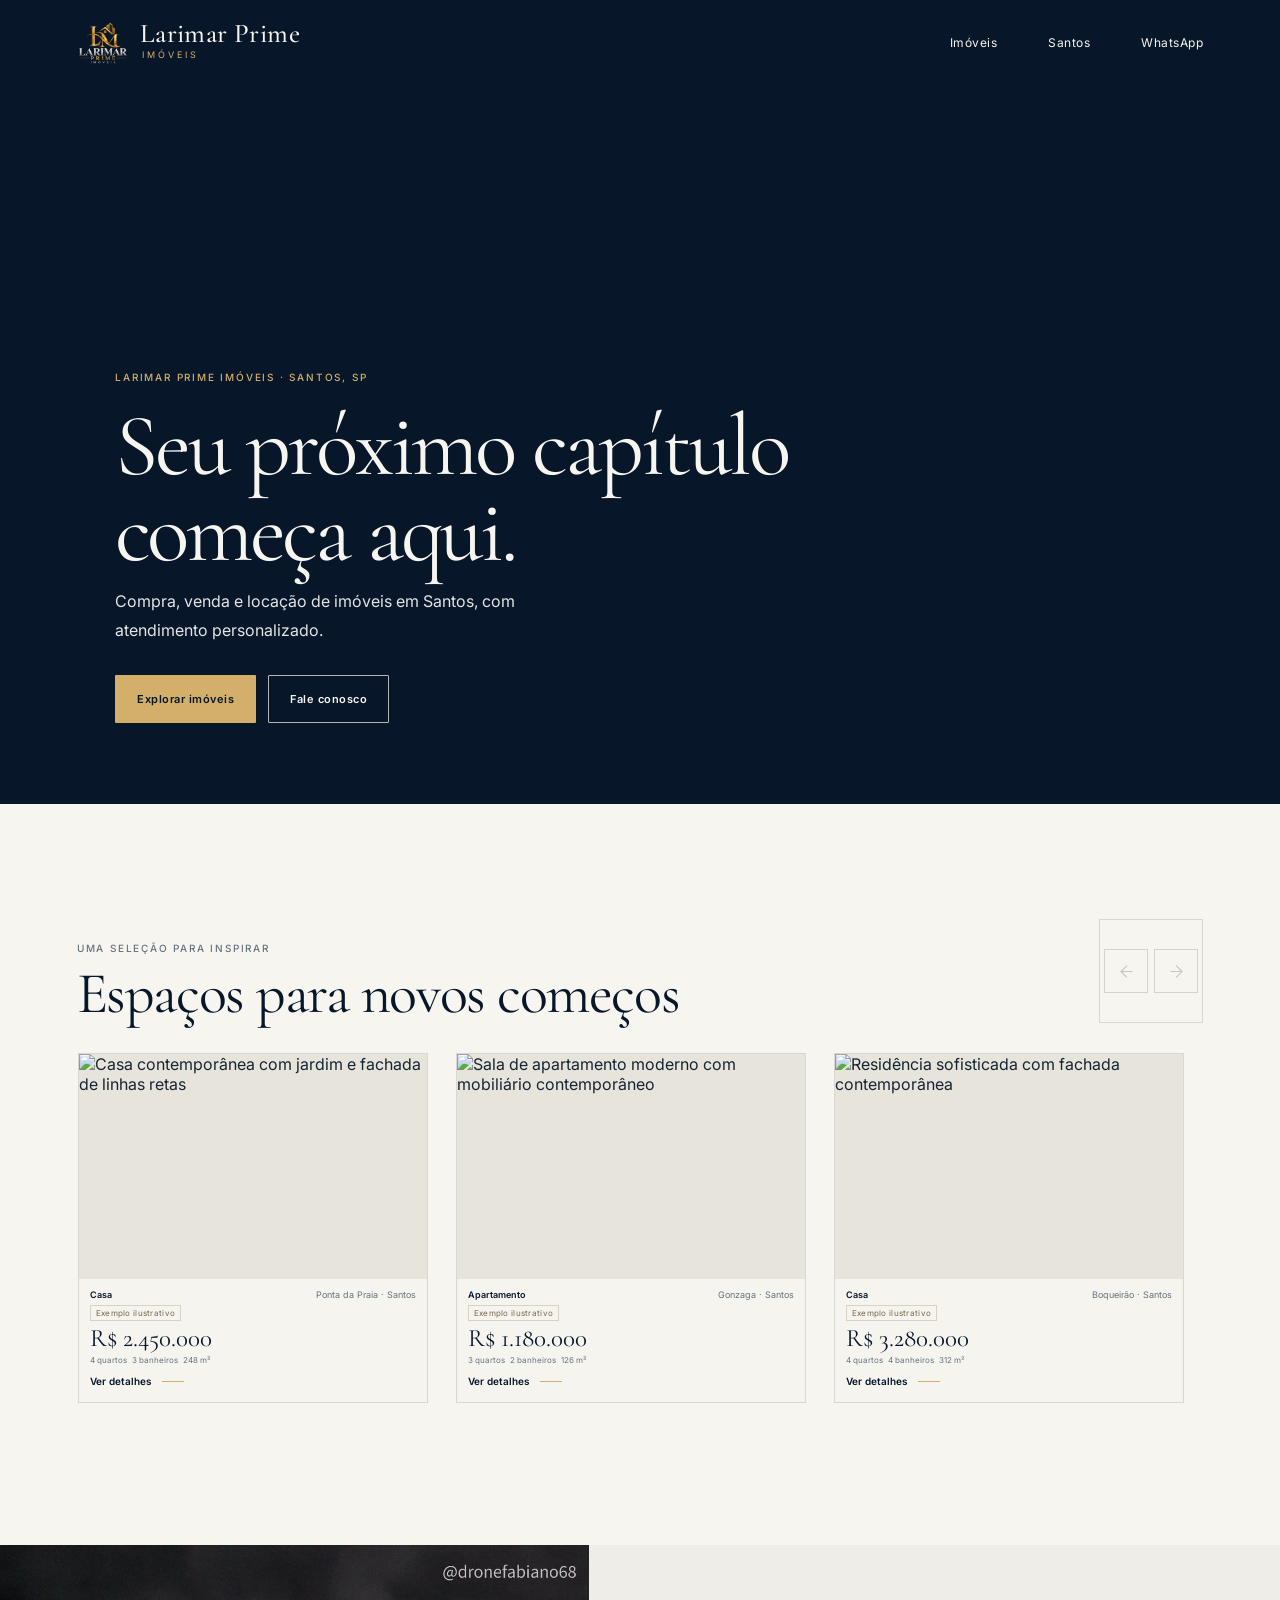
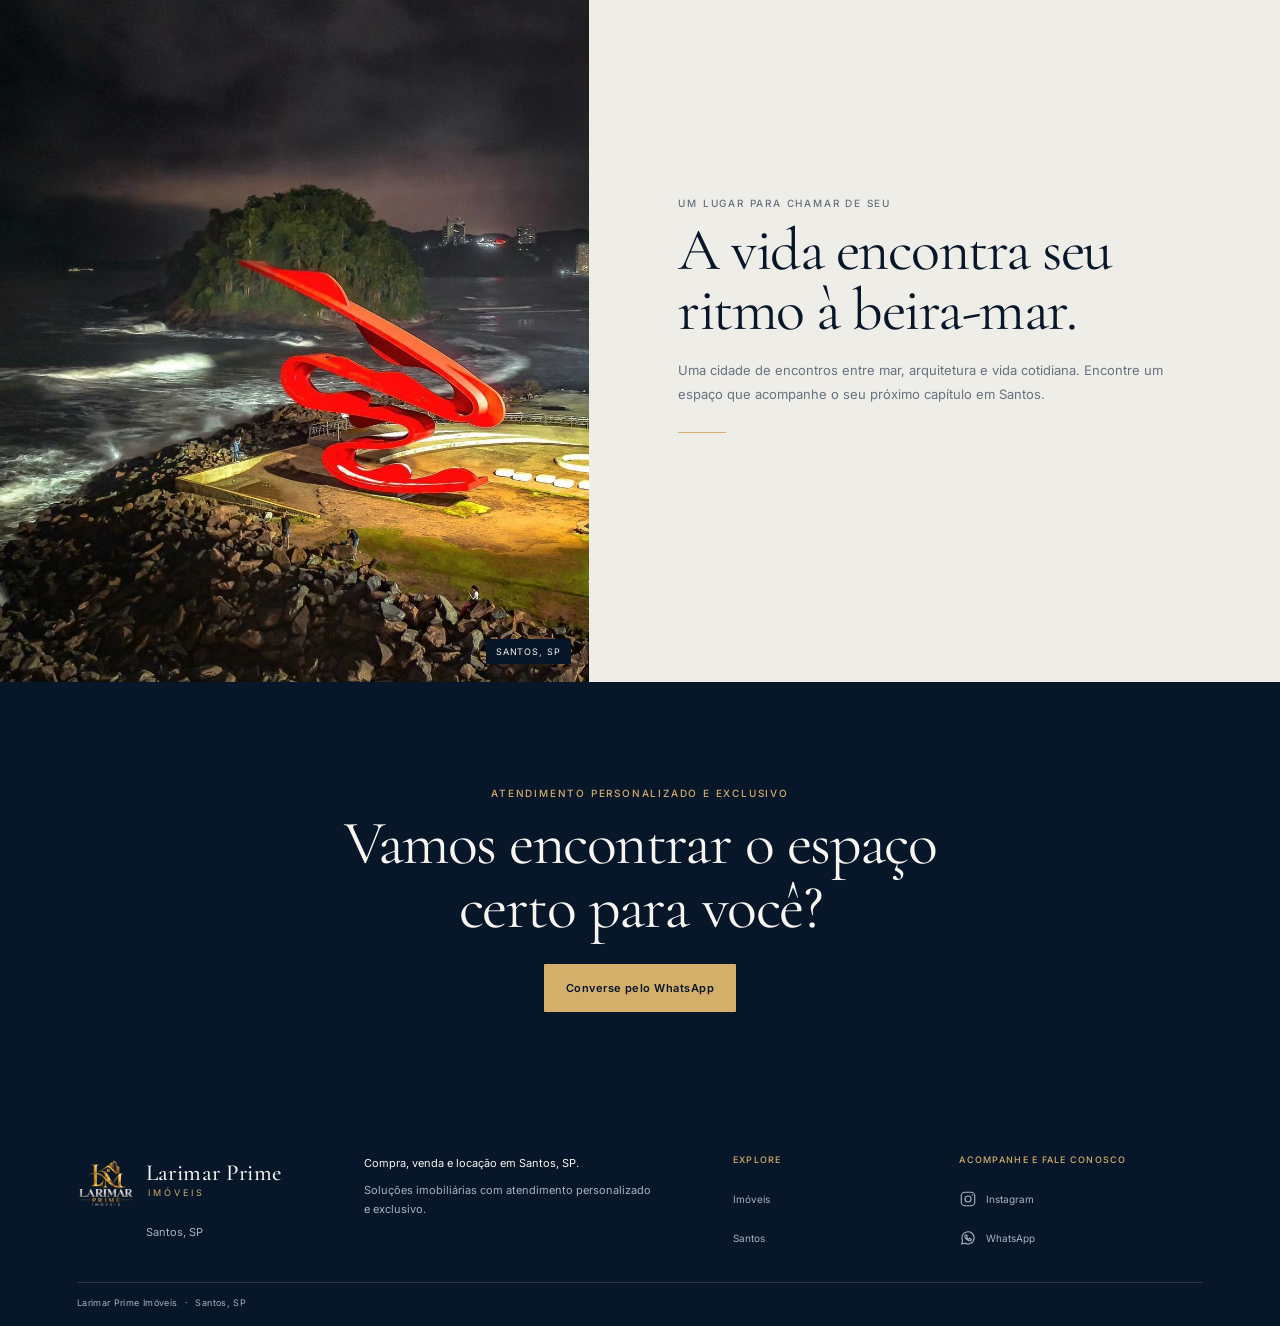
==== index.html @ 4d08704d "Primeiro envio do site Larimar Prime Imóveis" ====
<!doctype html>
<html lang="pt-BR">
<head>
  <meta charset="utf-8">
  <meta name="viewport" content="width=device-width, initial-scale=1">
  <meta name="description" content="Compra, venda e locação de imóveis em Santos, com atendimento personalizado e exclusivo.">
  <meta name="theme-color" content="#071629">
  <title>Larimar Prime Imóveis | Santos, SP</title>
  <link rel="icon" type="image/png" href="assets/Logo%20luxuoso%20Larimar%20Prime%20Im%C3%B3veis.png">
  <link rel="preconnect" href="https://fonts.googleapis.com">
  <link rel="preconnect" href="https://fonts.gstatic.com" crossorigin>
  <link href="https://fonts.googleapis.com/css2?family=Cormorant+Garamond:wght@400;500;600&family=Inter:wght@400;500;600&display=swap" rel="stylesheet">
  <link rel="stylesheet" href="style.css">
  <script src="script.js" defer></script>
</head>
<body data-page="home">
  <header class="site-header">
    <a class="brand-lockup" href="index.html" aria-label="Larimar Prime Imóveis — início">
      <img src="assets/Logo luxuoso Larimar Prime Imóveis.png" alt="" width="58" height="58">
      <span class="wordmark">
        <span>Larimar Prime</span>
        <small>Imóveis</small>
      </span>
    </a>
    <button class="menu-toggle" type="button" aria-label="Abrir menu" aria-expanded="false" aria-controls="main-nav">
      <svg viewBox="0 0 24 24" aria-hidden="true"><path d="M4 7h16M4 12h16M4 17h16"></path></svg>
    </button>
    <nav class="main-nav" id="main-nav" aria-label="Navegação principal">
      <a href="#imoveis">Imóveis</a>
      <a href="#santos">Santos</a>
      <a href="https://wa.me/5511947216091" target="_blank" rel="noopener">WhatsApp</a>
    </nav>
  </header>

  <main>
    <section class="hero" aria-labelledby="hero-title">
      <video class="hero-video" autoplay muted loop playsinline preload="metadata" aria-hidden="true"></video>
      <div class="hero-shade"></div>
      <div class="hero-content">
        <p class="eyebrow hero-reveal">Larimar Prime Imóveis <span aria-hidden="true">·</span> Santos, SP</p>
        <h1 id="hero-title" class="hero-reveal">Seu próximo capítulo começa aqui.</h1>
        <p class="hero-description hero-reveal">Compra, venda e locação de imóveis em Santos, com atendimento personalizado.</p>
        <div class="hero-actions hero-reveal">
          <a class="button button-gold" href="#imoveis">Explorar imóveis</a>
          <a class="button button-outline" href="https://wa.me/5511947216091" target="_blank" rel="noopener">Fale conosco</a>
        </div>
      </div>
    </section>

    <section class="catalog section-shell" id="imoveis" aria-labelledby="catalog-title">
      <div class="section-heading">
        <div>
          <p class="eyebrow eyebrow-dark">Uma seleção para inspirar</p>
          <h2 id="catalog-title">Espaços para novos começos</h2>
        </div>
        <div class="carousel-controls" aria-label="Controles dos imóveis">
          <button class="carousel-arrow" type="button" data-carousel-prev aria-label="Ver imóveis anteriores" disabled>
            <svg viewBox="0 0 24 24" aria-hidden="true"><path d="M19 12H5m7 7-7-7 7-7"></path></svg>
          </button>
          <button class="carousel-arrow" type="button" data-carousel-next aria-label="Ver próximos imóveis">
            <svg viewBox="0 0 24 24" aria-hidden="true"><path d="M5 12h14m-7-7 7 7-7 7"></path></svg>
          </button>
        </div>
      </div>
      <div class="property-track" data-property-track aria-label="Imóveis ilustrativos"></div>
    </section>

    <section class="santos-section" id="santos" aria-labelledby="santos-title">
      <div class="santos-image-wrap">
        <img src="assets/paisagem.jpg" alt="Vista noturna do Emissário de Santos, com a escultura vermelha diante do mar" width="1080" height="1440" loading="lazy">
        <span class="image-caption">Santos, SP</span>
      </div>
      <div class="santos-copy">
        <p class="eyebrow eyebrow-dark">Um lugar para chamar de seu</p>
        <h2 id="santos-title">A vida encontra seu ritmo à beira-mar.</h2>
        <p>Uma cidade de encontros entre mar, arquitetura e vida cotidiana. Encontre um espaço que acompanhe o seu próximo capítulo em Santos.</p>
        <span class="fine-rule" aria-hidden="true"></span>
      </div>
    </section>

    <section class="contact-band" aria-labelledby="contact-title">
      <p class="eyebrow">Atendimento personalizado e exclusivo</p>
      <h2 id="contact-title">Vamos encontrar o espaço certo para você?</h2>
      <a class="button button-gold" href="https://wa.me/5511947216091" target="_blank" rel="noopener">Converse pelo WhatsApp</a>
    </section>
  </main>

  <footer class="site-footer">
    <div class="footer-inner">
      <div class="footer-brand">
        <a class="brand-lockup" href="index.html" aria-label="Larimar Prime Imóveis — início">
          <img src="assets/Logo%20luxuoso%20Larimar%20Prime%20Im%C3%B3veis.png" alt="" width="64" height="64" loading="lazy">
          <span class="wordmark">
            <span>Larimar Prime</span>
            <small>Imóveis</small>
          </span>
        </a>
        <p class="footer-location">Santos, SP</p>
      </div>
      <div class="footer-summary">
        <p>Compra, venda e locação em Santos, SP.</p>
        <p>Soluções imobiliárias com atendimento personalizado e exclusivo.</p>
      </div>
      <nav class="footer-navigation" aria-label="Navegação do rodapé">
        <p class="footer-heading">Explore</p>
        <a href="#imoveis">Imóveis</a>
        <a href="#santos">Santos</a>
      </nav>
      <div class="footer-social">
        <p class="footer-heading">Acompanhe e fale conosco</p>
        <a href="https://www.instagram.com/larimarprimeimoveis/" target="_blank" rel="noopener" aria-label="Instagram Larimar Prime Imóveis (abre em nova aba)">
          <svg viewBox="0 0 24 24" aria-hidden="true"><rect x="3" y="3" width="18" height="18" rx="5"></rect><circle cx="12" cy="12" r="4"></circle><circle class="icon-dot" cx="17.5" cy="6.8" r="1"></circle></svg>
          <span>Instagram</span>
        </a>
        <a href="https://wa.me/5511947216091" target="_blank" rel="noopener" aria-label="WhatsApp Larimar Prime Imóveis (abre em nova aba)">
          <svg viewBox="0 0 24 24" aria-hidden="true"><path d="M20.2 11.7a8.2 8.2 0 0 1-12.1 7.2L3.5 20l1.2-4.4a8.2 8.2 0 1 1 15.5-3.9Z"></path><path d="M8.5 8.1c.2-.5.4-.5.7-.5h.5c.2 0 .4.1.5.4l.7 1.7c.1.2.1.4 0 .6l-.5.6c-.2.2-.2.4 0 .6.5.9 1.2 1.6 2.1 2.1.2.1.4.1.6-.1l.7-.8c.2-.2.4-.2.6-.1l1.6.8c.2.1.4.3.4.5 0 .3-.2 1.2-.8 1.6-.5.4-1.1.6-1.8.4-1-.2-2.2-.8-3.6-2-1.2-1-2-2.3-2.3-3.3-.3-.8 0-1.7.6-2.5Z"></path></svg>
          <span>WhatsApp</span>
        </a>
      </div>
    </div>
    <p class="footer-bottom">Larimar Prime Imóveis <span>·</span> Santos, SP</p>
  </footer>
</body>
</html>
---- style.css ----
:root {
  color-scheme: light;
  --navy: #071629;
  --gold: #d4af6a;
  --pearl: #f7f5f0;
  --ink: #172433;
  --muted: #66727f;
  --line: #d9d7d1;
  --serif: "Cormorant Garamond", Georgia, serif;
  --sans: "Inter", Arial, sans-serif;
}

* {
  box-sizing: border-box;
}

html {
  scroll-behavior: smooth;
}

body {
  margin: 0;
  overflow-x: hidden;
  background: var(--pearl);
  color: var(--ink);
  font-family: var(--sans);
  -webkit-font-smoothing: antialiased;
}

body,
button,
a {
  font-family: var(--sans);
}

a {
  color: inherit;
  text-decoration: none;
}

a:focus-visible,
button:focus-visible {
  outline: 2px solid var(--gold);
  outline-offset: 4px;
}

.site-header {
  position: relative;
  z-index: 2;
  display: flex;
  min-height: 84px;
  align-items: center;
  justify-content: space-between;
  padding: 14px clamp(22px, 6vw, 88px);
  background: var(--navy);
  color: var(--pearl);
}

.brand-lockup {
  display: inline-flex;
  min-width: 0;
  align-items: center;
  gap: 11px;
  color: var(--pearl);
}

.brand-lockup > img {
  display: block;
  width: 52px;
  height: 52px;
  flex: 0 0 auto;
  object-fit: contain;
}

.wordmark {
  display: inline-flex;
  flex-direction: column;
  align-items: flex-start;
  gap: 1px;
  color: var(--pearl);
}

.wordmark span {
  font-family: var(--serif);
  font-size: 27px;
  font-weight: 500;
  letter-spacing: 0.015em;
  line-height: 0.95;
}

.wordmark small {
  padding-left: 2px;
  color: var(--gold);
  font-size: 9px;
  letter-spacing: 0.34em;
  line-height: 1.6;
  text-transform: uppercase;
}

.menu-toggle {
  display: none;
  width: 46px;
  height: 46px;
  align-items: center;
  justify-content: center;
  border: 1px solid rgb(247 245 240 / 35%);
  border-radius: 0;
  background: transparent;
  color: var(--pearl);
  cursor: pointer;
}

.menu-toggle svg {
  width: 22px;
  height: 22px;
  fill: none;
  stroke: currentColor;
  stroke-linecap: square;
  stroke-width: 1.5;
}

.menu-toggle:hover {
  border-color: var(--gold);
  color: var(--gold);
}

.main-nav {
  display: flex;
  align-items: center;
  gap: clamp(20px, 4vw, 56px);
}

.main-nav a,
.footer-links a {
  min-height: 44px;
  display: inline-flex;
  align-items: center;
  color: inherit;
  font-size: 12px;
  letter-spacing: 0.04em;
  transition: color 160ms ease;
}

.main-nav a:hover,
.footer-links a:hover {
  color: var(--gold);
}

.hero {
  position: relative;
  display: flex;
  min-height: clamp(520px, 80svh, 760px);
  align-items: flex-end;
  overflow: hidden;
  background: var(--navy);
  color: var(--pearl);
  isolation: isolate;
}

.hero-video,
.hero-shade {
  position: absolute;
  z-index: -1;
  inset: 0;
  width: 100%;
  height: 100%;
}

.hero-video {
  object-fit: cover;
  object-position: center;
  opacity: 0;
  transition: opacity 400ms ease;
}

.hero-video.is-ready {
  opacity: 1;
}

.hero-shade {
  background: linear-gradient(90deg, rgb(7 22 41 / 77%) 0%, rgb(7 22 41 / 44%) 48%, rgb(7 22 41 / 12%) 100%),
    linear-gradient(0deg, rgb(7 22 41 / 60%) 0%, transparent 64%);
}

.hero-content {
  width: min(100% - 2 * clamp(24px, 9vw, 132px), 1260px);
  margin: 0 auto;
  padding: 0 0 clamp(58px, 9vh, 92px);
}

.eyebrow {
  margin: 0;
  color: var(--gold);
  font-size: 10px;
  font-weight: 500;
  letter-spacing: 0.18em;
  line-height: 1.6;
  text-transform: uppercase;
}

.eyebrow-dark {
  color: var(--muted);
}

.hero h1,
.section-heading h2,
.santos-copy h2,
.contact-band h2,
.detail-heading h1,
.detail-lower h2 {
  font-family: var(--serif);
  font-weight: 400;
}

.hero h1 {
  max-width: 760px;
  margin: 18px 0 12px;
  font-size: clamp(48px, 7vw, 88px);
  letter-spacing: -0.035em;
  line-height: 0.98;
}

.hero-description {
  max-width: 495px;
  margin: 0;
  color: #e3e5e6;
  font-size: clamp(14px, 1.5vw, 16px);
  line-height: 1.8;
}

.hero-actions {
  display: flex;
  flex-wrap: wrap;
  gap: 12px;
  margin-top: 30px;
}

.button {
  display: inline-flex;
  min-height: 48px;
  align-items: center;
  justify-content: center;
  border: 1px solid transparent;
  border-radius: 1px;
  padding: 0 21px;
  font-size: 11px;
  font-weight: 600;
  letter-spacing: 0.045em;
  transition: background-color 160ms ease, color 160ms ease, border-color 160ms ease;
}

.button-gold {
  background: var(--gold);
  color: var(--navy);
}

.button-gold:hover {
  background: #e2c58d;
}

.button-outline {
  border-color: rgb(247 245 240 / 72%);
  color: var(--pearl);
}

.button-outline:hover {
  border-color: var(--gold);
  color: var(--gold);
}

.hero-reveal {
  animation: rise-in 650ms both;
}

.hero-reveal:nth-child(2) {
  animation-delay: 100ms;
}

.hero-reveal:nth-child(3) {
  animation-delay: 190ms;
}

.hero-reveal:nth-child(4) {
  animation-delay: 280ms;
}

@keyframes rise-in {
  from {
    opacity: 0;
    transform: translateY(12px);
  }
  to {
    opacity: 1;
    transform: translateY(0);
  }
}

.section-shell {
  width: min(100% - 2 * clamp(22px, 6vw, 88px), 1260px);
  margin: 0 auto;
}

.catalog {
  padding-top: clamp(72px, 9vw, 116px);
  padding-bottom: clamp(78px, 10vw, 132px);
}

.section-heading {
  display: flex;
  align-items: flex-end;
  justify-content: space-between;
  gap: 24px;
  margin-bottom: 30px;
}

.section-heading h2,
.santos-copy h2 {
  margin: 9px 0 0;
  color: var(--navy);
  font-size: clamp(37px, 5vw, 58px);
  letter-spacing: -0.025em;
  line-height: 1;
}

.carousel-controls {
  display: grid;
  width: 104px;
  height: 104px;
  flex: 0 0 auto;
  grid-template-columns: repeat(2, 44px);
  align-content: center;
  justify-content: center;
  gap: 6px;
  border: 1px solid var(--line);
}

.carousel-arrow {
  display: inline-flex;
  width: 44px;
  height: 44px;
  align-items: center;
  justify-content: center;
  border: 1px solid #b9b8b2;
  border-radius: 0;
  background: transparent;
  color: var(--navy);
  cursor: pointer;
  transition: border-color 160ms ease, background-color 160ms ease, color 160ms ease;
}

.carousel-arrow:hover:not(:disabled) {
  border-color: var(--navy);
  background: var(--navy);
  color: var(--pearl);
}

.carousel-arrow:disabled {
  color: #9da2a6;
  cursor: default;
  opacity: 0.55;
}

.carousel-arrow svg,
.back-link svg {
  width: 19px;
  height: 19px;
  fill: none;
  stroke: currentColor;
  stroke-linecap: square;
  stroke-linejoin: miter;
  stroke-width: 1.4;
}

.property-track {
  display: flex;
  gap: clamp(16px, 2.2vw, 28px);
  overflow-x: auto;
  overflow-y: hidden;
  padding: 0 1px 14px;
  scroll-behavior: smooth;
  scroll-snap-type: x mandatory;
  scrollbar-color: #b7b4ab transparent;
  scrollbar-width: thin;
  overscroll-behavior-x: contain;
  -webkit-overflow-scrolling: touch;
}

.property-card {
  position: relative;
  aspect-ratio: 1;
  flex: 0 0 clamp(220px, 28vw, 350px);
  min-width: 0;
  overflow: hidden;
  border: 1px solid var(--line);
  background: #f2f0ea;
  scroll-snap-align: start;
}

.property-card-gallery {
  position: absolute;
  inset: 0;
  aspect-ratio: 1;
}

.property-card-image {
  display: block;
  width: 100%;
  height: 100%;
  object-fit: cover;
  background: #e7e4dc;
}

.property-card-body {
  position: absolute;
  z-index: 1;
  right: 0;
  bottom: 0;
  left: 0;
  min-width: 0;
  background: rgb(247 245 240 / 96%);
  padding: 9px 11px 5px;
}

.property-card-topline {
  display: flex;
  align-items: baseline;
  justify-content: space-between;
  gap: 6px;
}

.property-type,
.property-region {
  margin: 0;
  color: var(--muted);
  font-size: 9px;
  line-height: 1.5;
}

.property-type {
  flex: 0 0 auto;
  color: var(--navy);
  font-weight: 600;
}

.property-region {
  overflow: hidden;
  text-align: right;
  text-overflow: ellipsis;
  white-space: nowrap;
}

.illustrative-note {
  display: table;
  margin: 3px 0 0;
  border: 1px solid #d9d2c4;
  padding: 2px 5px;
  color: #75684e;
  font-size: 8px;
  letter-spacing: 0.035em;
}

.property-price {
  margin: 4px 0 3px;
  color: var(--navy);
  font-family: var(--serif);
  font-size: clamp(20px, 2.2vw, 25px);
  line-height: 1.1;
}

.property-meta {
  display: flex;
  flex-wrap: nowrap;
  gap: 5px;
  overflow: hidden;
  margin: 0;
  color: var(--muted);
  font-size: 8px;
  white-space: nowrap;
}

.card-link {
  display: inline-flex;
  min-height: 32px;
  align-items: center;
  margin-top: 0;
  color: var(--navy);
  font-size: 10px;
  font-weight: 600;
}

.card-link::after {
  width: 22px;
  height: 1px;
  margin-left: 10px;
  background: var(--gold);
  content: "";
  transition: width 160ms ease;
}

.card-link:hover::after {
  width: 34px;
}

.santos-section {
  display: grid;
  grid-template-columns: minmax(0, 0.92fr) minmax(0, 1.08fr);
  min-height: 360px;
  background: #efede7;
}

.santos-image-wrap {
  position: relative;
  min-height: 360px;
  overflow: hidden;
}

.santos-image-wrap img {
  display: block;
  width: 100%;
  height: 100%;
  min-height: 360px;
  object-fit: cover;
  object-position: center 67%;
}

.image-caption {
  position: absolute;
  right: 18px;
  bottom: 18px;
  padding: 7px 10px;
  background: var(--navy);
  color: var(--pearl);
  font-size: 9px;
  letter-spacing: 0.1em;
  text-transform: uppercase;
}

.santos-copy {
  display: flex;
  flex-direction: column;
  align-items: flex-start;
  justify-content: center;
  padding: clamp(36px, 7vw, 100px);
}

.santos-copy h2 {
  max-width: 520px;
  font-size: clamp(38px, 4.7vw, 60px);
}

.santos-copy > p:not(.eyebrow) {
  max-width: 490px;
  margin: 18px 0 0;
  color: var(--muted);
  font-size: 13px;
  line-height: 1.85;
}

.fine-rule {
  width: 48px;
  height: 1px;
  margin-top: 26px;
  background: var(--gold);
}

.contact-band {
  display: flex;
  flex-direction: column;
  align-items: center;
  padding: clamp(68px, 8vw, 104px) 24px;
  background: var(--navy);
  color: var(--pearl);
  text-align: center;
}

.contact-band h2 {
  max-width: 720px;
  margin: 11px 0 25px;
  font-size: clamp(40px, 5vw, 62px);
  letter-spacing: -0.025em;
  line-height: 1.03;
}

.site-footer {
  padding: 38px clamp(22px, 6vw, 88px) 18px;
  background: var(--navy);
  color: var(--pearl);
}

.footer-inner {
  display: grid;
  width: min(100%, 1260px);
  grid-template-columns: 1.1fr 1.5fr 0.8fr 1.2fr;
  gap: clamp(24px, 5vw, 72px);
  margin: 0 auto;
}

.footer-brand .brand-lockup > img {
  width: 58px;
  height: 58px;
}

.footer-brand .wordmark span {
  font-size: 23px;
}

.footer-location {
  margin: 0;
  color: #a8b2c1;
  font-size: 11px;
}

.footer-brand .footer-location {
  margin: 10px 0 0 69px;
}

.footer-summary {
  max-width: 290px;
}

.footer-summary p {
  margin: 1px 0 9px;
  color: #a8b2c1;
  font-size: 11px;
  line-height: 1.7;
}

.footer-summary p:first-child {
  color: var(--pearl);
}

.footer-heading {
  margin: 0 0 12px;
  color: var(--gold);
  font-size: 9px;
  font-weight: 500;
  letter-spacing: 0.14em;
  line-height: 1.6;
  text-transform: uppercase;
}

.footer-navigation,
.footer-social {
  display: flex;
  flex-direction: column;
  align-items: flex-start;
}

.footer-navigation a,
.footer-social a {
  display: inline-flex;
  min-height: 39px;
  align-items: center;
  gap: 9px;
  color: #a8b2c1;
  font-size: 10px;
  transition: color 160ms ease;
}

.footer-navigation a:hover,
.footer-social a:hover {
  color: var(--gold);
}

.footer-social svg {
  width: 18px;
  height: 18px;
  flex: 0 0 auto;
  fill: none;
  stroke: currentColor;
  stroke-linecap: round;
  stroke-linejoin: round;
  stroke-width: 1.5;
}

.footer-social svg .icon-dot {
  fill: currentColor;
  stroke: none;
}

.footer-bottom {
  width: min(100%, 1260px);
  margin: 25px auto 0;
  border-top: 1px solid rgb(247 245 240 / 14%);
  padding-top: 14px;
  color: #a8b2c1;
  font-size: 9px;
  letter-spacing: 0.04em;
}

.footer-bottom span {
  padding: 0 4px;
  color: var(--gold);
}

.property-page {
  width: min(100% - 2 * clamp(22px, 6vw, 88px), 1120px);
  margin: 0 auto;
  padding: 35px 0 clamp(72px, 9vw, 112px);
}

.back-link {
  display: inline-flex;
  min-height: 44px;
  align-items: center;
  gap: 9px;
  margin-bottom: 22px;
  color: var(--muted);
  font-size: 11px;
}

.back-link:hover {
  color: var(--navy);
}

.detail-gallery {
  position: relative;
  width: min(100%, 680px);
  aspect-ratio: 1;
  margin: 0 auto;
  overflow: hidden;
  background: #e7e4dc;
}

.detail-gallery-image {
  display: block;
  width: 100%;
  height: 100%;
  object-fit: cover;
}

.detail-gallery-arrow {
  position: absolute;
  top: 50%;
  display: inline-flex;
  width: 48px;
  height: 48px;
  align-items: center;
  justify-content: center;
  transform: translateY(-50%);
  border: 1px solid rgb(247 245 240 / 76%);
  border-radius: 0;
  background: rgb(7 22 41 / 78%);
  color: var(--pearl);
  cursor: pointer;
  transition: background-color 160ms ease, color 160ms ease, border-color 160ms ease;
}

.detail-gallery-arrow:hover {
  border-color: var(--gold);
  background: var(--navy);
  color: var(--gold);
}

.detail-gallery-arrow svg {
  width: 22px;
  height: 22px;
  fill: none;
  stroke: currentColor;
  stroke-linecap: square;
  stroke-linejoin: miter;
  stroke-width: 1.5;
}

.detail-gallery-prev {
  left: 14px;
}

.detail-gallery-next {
  right: 14px;
}

.detail-gallery-count {
  position: absolute;
  right: 50%;
  bottom: 14px;
  transform: translateX(50%);
  border: 1px solid rgb(247 245 240 / 36%);
  padding: 6px 10px;
  background: rgb(7 22 41 / 78%);
  color: var(--pearl);
  font-size: 10px;
  letter-spacing: 0.08em;
}

.detail-content {
  padding-top: 36px;
}

.detail-heading {
  display: flex;
  align-items: flex-end;
  justify-content: space-between;
  gap: 24px;
}

.detail-heading h1 {
  margin: 5px 0 2px;
  color: var(--navy);
  font-size: clamp(42px, 6vw, 66px);
  letter-spacing: -0.025em;
  line-height: 1;
}

.detail-region {
  margin: 7px 0 0;
  color: var(--muted);
  font-size: 12px;
}

.detail-price {
  flex: 0 0 auto;
  margin: 0;
  color: var(--navy);
  font-family: var(--serif);
  font-size: clamp(29px, 4vw, 40px);
}

.property-facts {
  display: grid;
  grid-template-columns: repeat(4, minmax(0, 1fr));
  margin: 30px 0;
  border-top: 1px solid var(--line);
  border-bottom: 1px solid var(--line);
}

.property-facts > div {
  padding: 17px 18px 17px 0;
}

.property-facts > div + div {
  border-left: 1px solid var(--line);
  padding-left: 18px;
}

.property-facts dt {
  color: var(--muted);
  font-size: 10px;
}

.property-facts dd {
  margin: 5px 0 0;
  color: var(--navy);
  font-family: var(--serif);
  font-size: 25px;
}

.detail-lower {
  display: grid;
  grid-template-columns: minmax(0, 1fr) minmax(210px, 300px);
  gap: clamp(30px, 7vw, 90px);
}

.detail-lower h2 {
  margin: 0 0 10px;
  color: var(--navy);
  font-size: 34px;
}

.detail-lower p {
  margin: 0;
  color: var(--muted);
  font-size: 13px;
  line-height: 1.85;
}

.detail-lower .features-title {
  margin-top: 26px;
}

.feature-list {
  display: flex;
  flex-wrap: wrap;
  gap: 9px;
  margin: 0;
  padding: 0;
  list-style: none;
}

.feature-list li {
  border: 1px solid var(--line);
  padding: 9px 11px;
  color: var(--muted);
  font-size: 10px;
}

.detail-contact {
  align-self: start;
  border: 1px solid var(--line);
  padding: 20px;
}

.detail-contact p {
  margin-bottom: 16px;
  font-size: 11px;
}

.detail-contact .button {
  width: 100%;
}

@media (max-width: 760px) {
  .site-header {
    min-height: 74px;
    padding-right: 20px;
    padding-left: 20px;
  }

  .brand-lockup > img {
    width: 48px;
    height: 48px;
  }

  .wordmark span {
    font-size: 23px;
  }

  .main-nav {
    gap: clamp(12px, 3vw, 24px);
  }

  .main-nav a {
    font-size: 10px;
  }

  .section-heading {
    align-items: flex-end;
  }

  .santos-section {
    grid-template-columns: minmax(0, 0.9fr) minmax(0, 1.1fr);
  }

  .santos-image-wrap,
  .santos-image-wrap img {
    height: 400px;
    min-height: 0;
  }

  .santos-copy {
    padding: 35px;
  }

  .site-footer {
    padding: 28px 22px;
  }

  .footer-inner {
    grid-template-columns: repeat(2, minmax(0, 1fr));
    gap: 30px 36px;
  }
}

@media (max-width: 640px) {
  .site-header {
    min-height: 72px;
    padding: 10px 18px;
  }

  .brand-lockup {
    gap: 8px;
  }

  .brand-lockup > img {
    width: 42px;
    height: 42px;
  }

  .wordmark span {
    font-size: 20px;
  }

  .wordmark small {
    font-size: 8px;
  }

  .menu-toggle {
    display: inline-flex;
    width: 44px;
    height: 44px;
    flex: 0 0 auto;
  }

  .main-nav {
    position: absolute;
    top: calc(100% - 1px);
    right: 16px;
    display: flex;
    width: min(270px, calc(100vw - 32px));
    flex-direction: column;
    align-items: stretch;
    gap: 0;
    border: 1px solid rgb(212 175 106 / 36%);
    padding: 7px 15px;
    background: var(--navy);
    box-shadow: 0 12px 24px rgb(7 22 41 / 18%);
    opacity: 0;
    transform: translateY(-7px);
    transition: opacity 180ms ease, transform 180ms ease, visibility 180ms ease;
    visibility: hidden;
    pointer-events: none;
  }

  .main-nav.is-open {
    opacity: 1;
    transform: translateY(0);
    visibility: visible;
    pointer-events: auto;
  }

  .main-nav a {
    min-height: 46px;
    border-bottom: 1px solid rgb(247 245 240 / 12%);
    font-size: 11px;
  }

  .main-nav a:last-child {
    border-bottom: 0;
  }

  .hero {
    min-height: clamp(520px, 80svh, 700px);
  }

  .hero-shade {
    background: linear-gradient(0deg, rgb(7 22 41 / 82%) 0%, rgb(7 22 41 / 42%) 54%, rgb(7 22 41 / 18%) 100%);
  }

  .hero-content {
    width: calc(100% - 44px);
    padding-bottom: 48px;
  }

  .hero h1 {
    max-width: 500px;
    font-size: clamp(47px, 13vw, 66px);
  }

  .hero-description {
    max-width: 390px;
    font-size: 13px;
  }

  .section-heading {
    flex-direction: column;
    align-items: flex-start;
    gap: 16px;
  }

  .section-heading h2 {
    max-width: 420px;
    font-size: clamp(35px, 9vw, 48px);
  }

  .carousel-controls {
    align-self: flex-end;
  }

  .property-card {
    flex-basis: clamp(220px, calc(100vw - 100px), 350px);
  }

  .santos-section {
    grid-template-columns: 1fr;
  }

  .santos-image-wrap,
  .santos-image-wrap img {
    height: clamp(280px, 82vw, 360px);
    min-height: 0;
    max-height: none;
  }

  .santos-image-wrap img {
    object-position: center 62%;
  }

  .santos-copy {
    padding: 42px 25px 48px;
  }

  .contact-band h2 {
    font-size: clamp(39px, 10vw, 52px);
  }

  .detail-heading {
    display: block;
  }

  .detail-price {
    margin-top: 16px;
  }

  .property-facts {
    grid-template-columns: repeat(2, minmax(0, 1fr));
  }

  .property-facts > div:nth-child(3) {
    border-left: 0;
    padding-left: 0;
  }

  .property-facts > div:nth-child(n + 3) {
    border-top: 1px solid var(--line);
  }

  .detail-lower {
    grid-template-columns: 1fr;
    gap: 26px;
  }
}

@media (max-width: 420px) {
  .footer-inner {
    grid-template-columns: minmax(0, 1fr);
    gap: 22px;
  }

  .footer-brand .brand-lockup > img {
    width: 50px;
    height: 50px;
  }

  .footer-brand .footer-location {
    margin-left: 59px;
  }

  .footer-navigation,
  .footer-social {
    display: grid;
    grid-template-columns: repeat(2, max-content);
    align-items: center;
    justify-content: space-between;
    column-gap: 16px;
  }

  .footer-heading {
    grid-column: 1 / -1;
    margin-bottom: 2px;
  }
}

@media (prefers-reduced-motion: reduce) {
  html {
    scroll-behavior: auto;
  }

  *,
  *::before,
  *::after {
    animation-duration: 0.01ms !important;
    animation-iteration-count: 1 !important;
    scroll-behavior: auto !important;
    transition-duration: 0.01ms !important;
  }
}
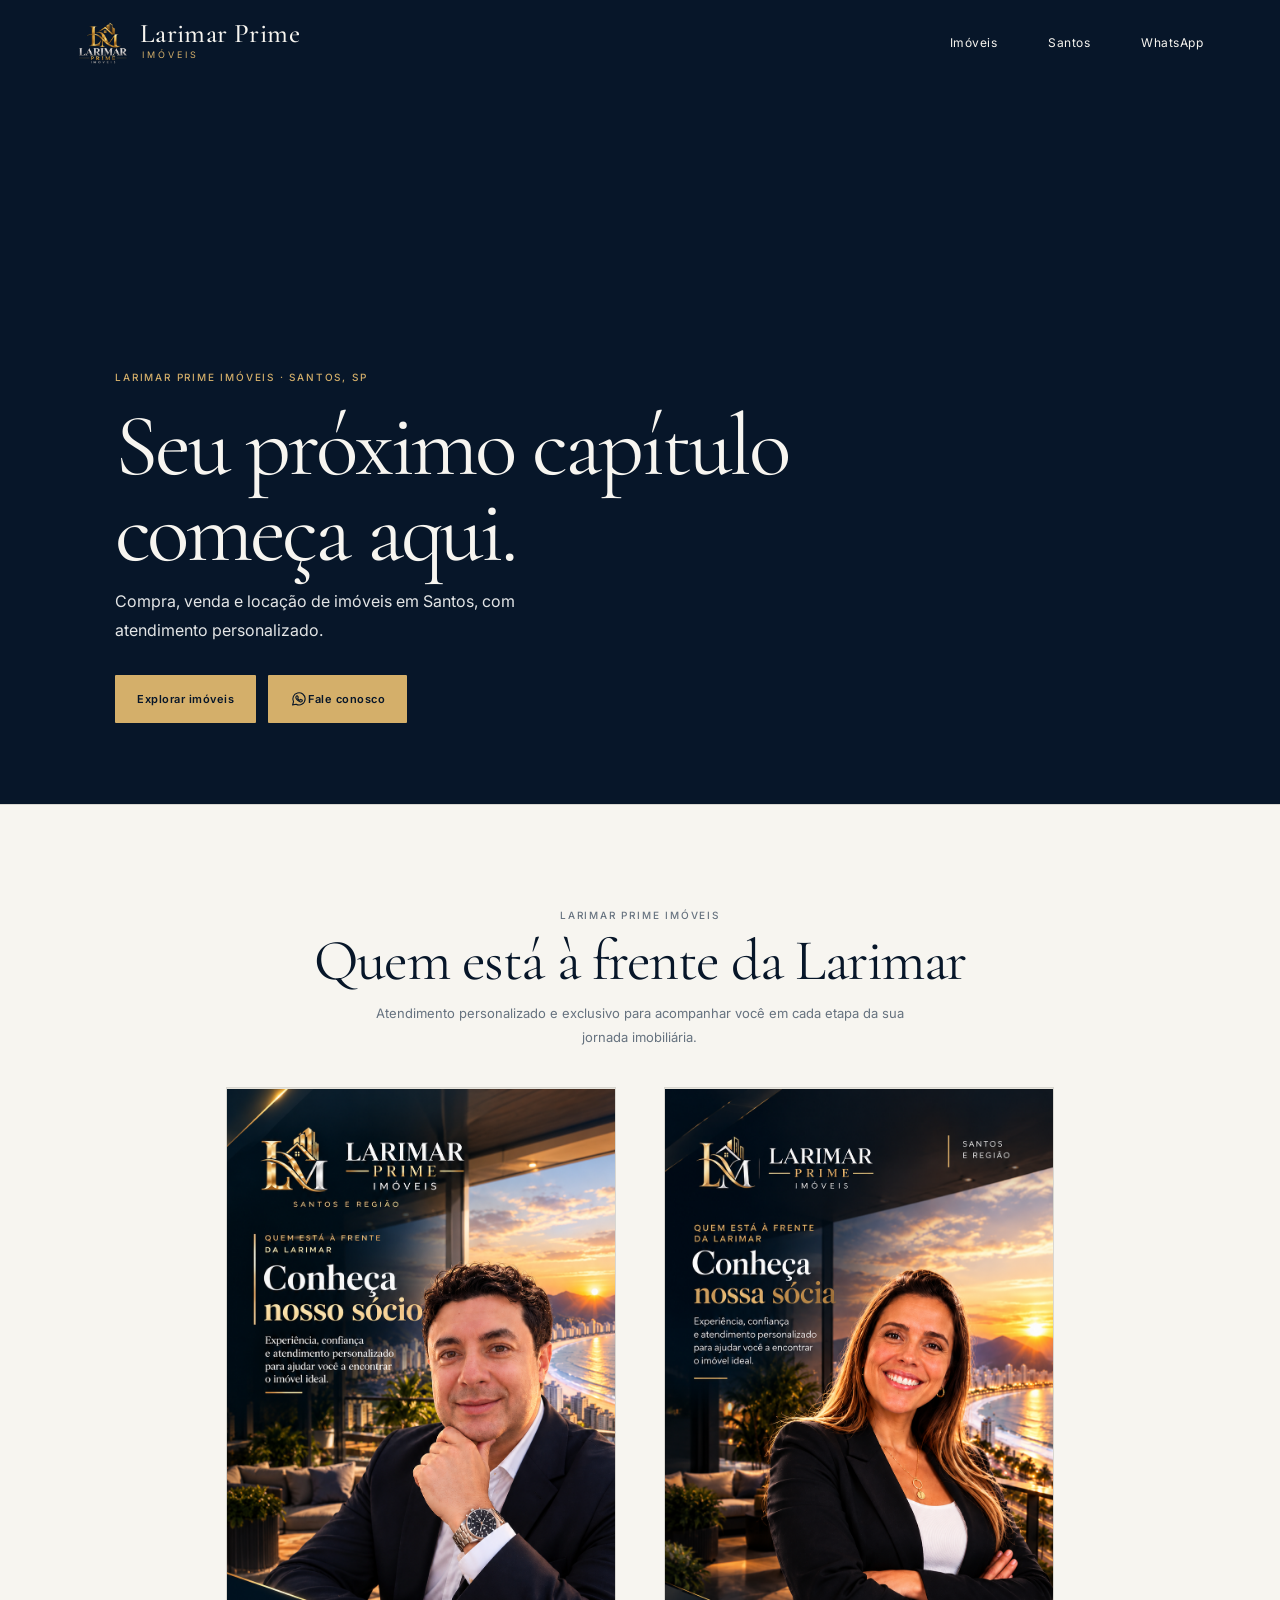
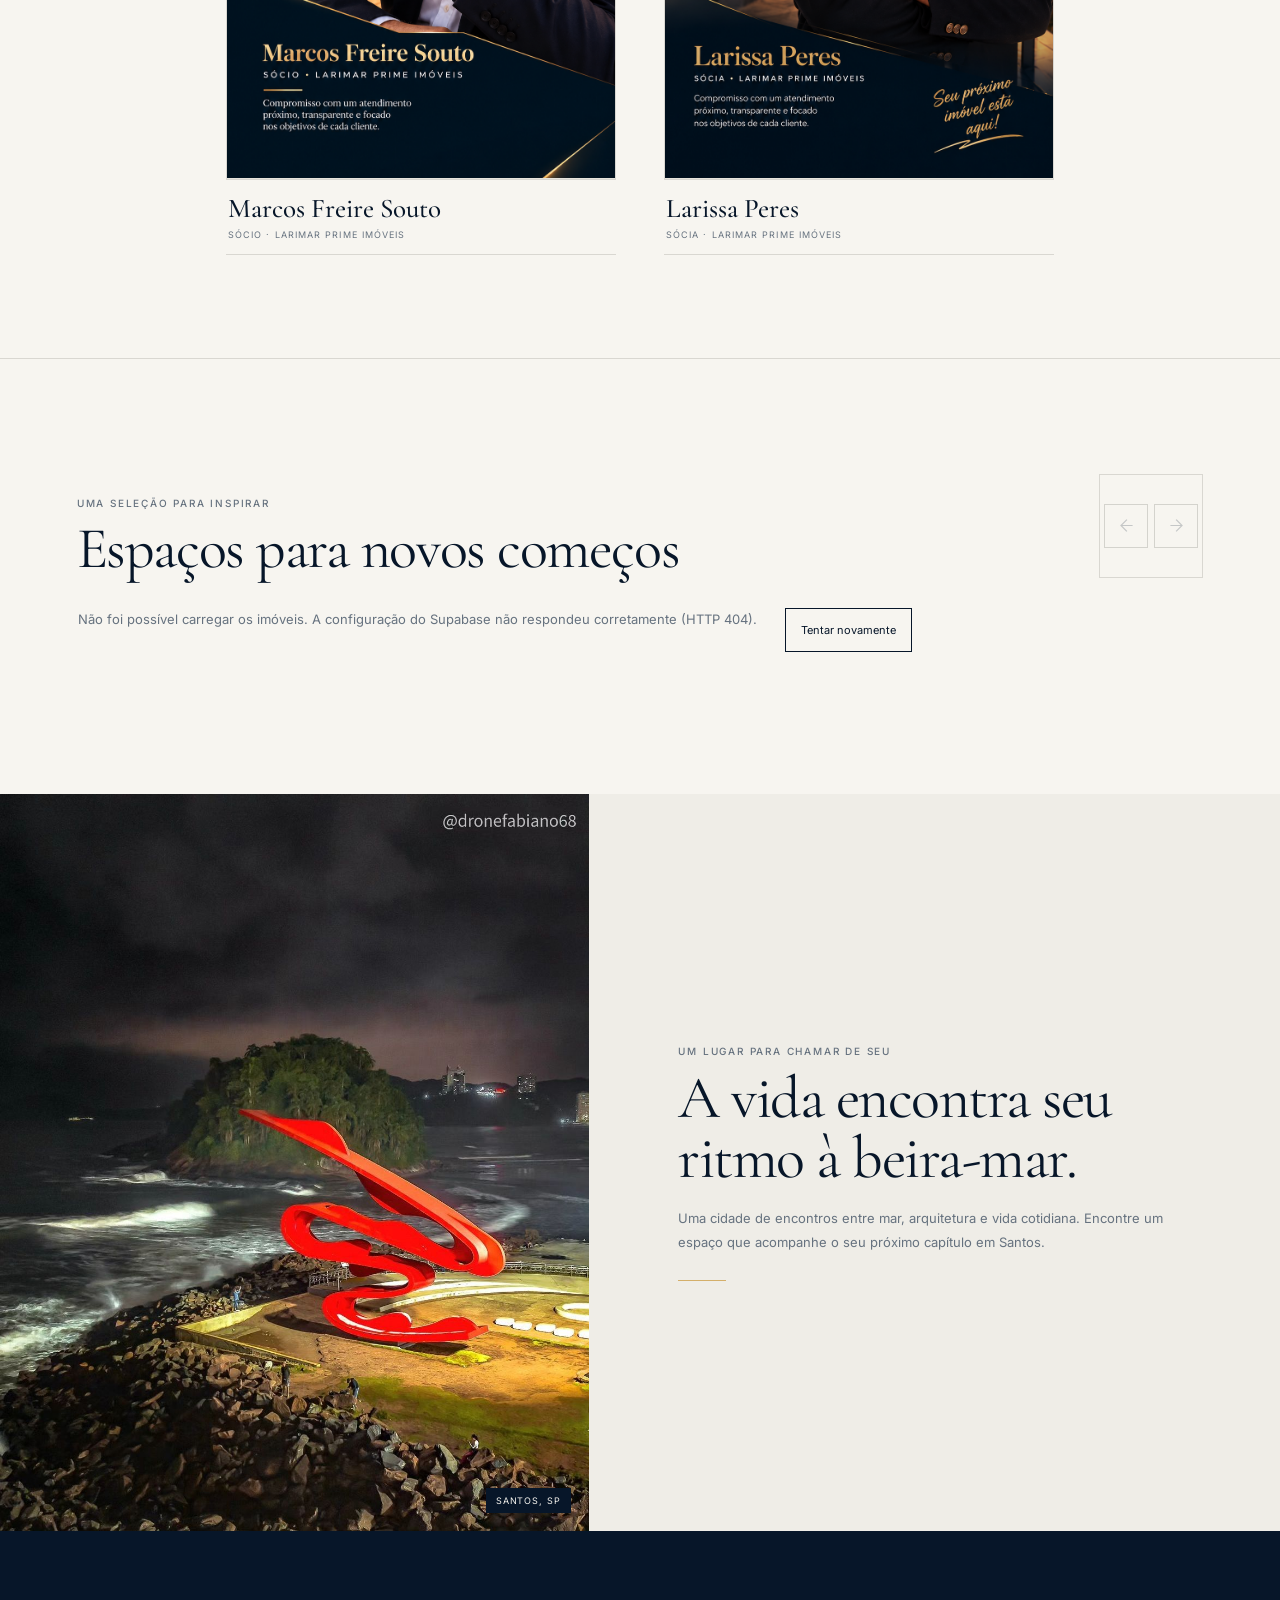
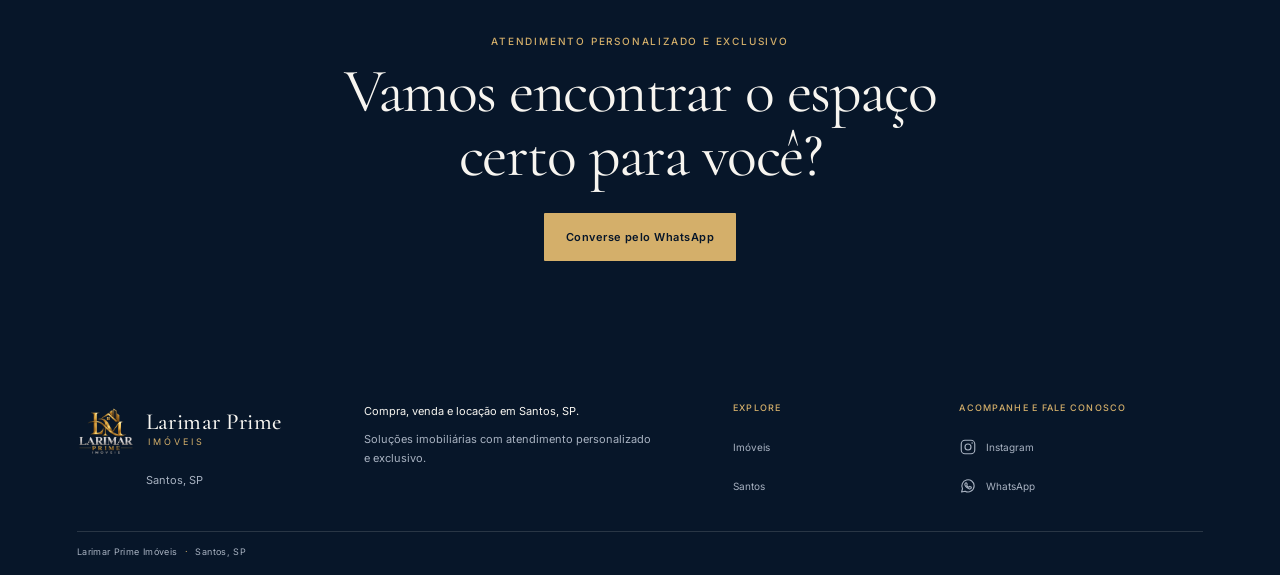
==== commit 2635b115: "Configura painel administrativo com Supabase" ====
--- a/index.html
+++ b/index.html
@@ -12,6 +12,7 @@
   <link href="https://fonts.googleapis.com/css2?family=Cormorant+Garamond:wght@400;500;600&family=Inter:wght@400;500;600&display=swap" rel="stylesheet">
   <link rel="stylesheet" href="style.css">
   <script src="script.js" defer></script>
+  <script type="module" src="public-properties.js"></script>
 </head>
 <body data-page="home">
   <header class="site-header">
@@ -42,7 +43,50 @@
         <p class="hero-description hero-reveal">Compra, venda e locação de imóveis em Santos, com atendimento personalizado.</p>
         <div class="hero-actions hero-reveal">
           <a class="button button-gold" href="#imoveis">Explorar imóveis</a>
-          <a class="button button-outline" href="https://wa.me/5511947216091" target="_blank" rel="noopener">Fale conosco</a>
+          <a class="button button-gold" href="https://wa.me/5511947216091" target="_blank" rel="noopener">
+            <svg viewBox="0 0 24 24" aria-hidden="true"><path d="M20.2 11.7a8.2 8.2 0 0 1-12.1 7.2L3.5 20l1.2-4.4a8.2 8.2 0 1 1 15.5-3.9Z"></path><path d="M8.5 8.1c.2-.5.4-.5.7-.5h.5c.2 0 .4.1.5.4l.7 1.7c.1.2.1.4 0 .6l-.5.6c-.2.2-.2.4 0 .6.5.9 1.2 1.6 2.1 2.1.2.1.4.1.6-.1l.7-.8c.2-.2.4-.2.6-.1l1.6.8c.2.1.4.3.4.5 0 .3-.2 1.2-.8 1.6-.5.4-1.1.6-1.8.4-1-.2-2.2-.8-3.6-2-1.2-1-2-2.3-2.3-3.3-.3-.8 0-1.7.6-2.5Z"></path></svg>
+            <span>Fale conosco</span>
+          </a>
+        </div>
+      </div>
+    </section>
+
+    <section class="partners-section" aria-labelledby="partners-title">
+      <div class="section-shell">
+        <div class="partners-intro">
+          <p class="eyebrow eyebrow-dark">Larimar Prime Imóveis</p>
+          <h2 id="partners-title">Quem está à frente da Larimar</h2>
+          <p>Atendimento personalizado e exclusivo para acompanhar você em cada etapa da sua jornada imobiliária.</p>
+        </div>
+        <div class="partners-grid">
+          <figure class="partner-card">
+            <img
+              class="partner-image"
+              src="assets/Socio.png"
+              alt="Arte vertical com retrato de Marcos Freire Souto, identificado como sócio da Larimar Prime Imóveis."
+              width="941"
+              height="1672"
+              loading="lazy"
+              decoding="async">
+            <figcaption class="partner-caption">
+              <span class="partner-name">Marcos Freire Souto</span>
+              <span class="partner-role">Sócio · Larimar Prime Imóveis</span>
+            </figcaption>
+          </figure>
+          <figure class="partner-card">
+            <img
+              class="partner-image"
+              src="assets/Socia.png"
+              alt="Arte vertical com retrato de Larissa Peres, identificada como sócia da Larimar Prime Imóveis."
+              width="941"
+              height="1672"
+              loading="lazy"
+              decoding="async">
+            <figcaption class="partner-caption">
+              <span class="partner-name">Larissa Peres</span>
+              <span class="partner-role">Sócia · Larimar Prime Imóveis</span>
+            </figcaption>
+          </figure>
         </div>
       </div>
     </section>
@@ -62,7 +106,9 @@
           </button>
         </div>
       </div>
-      <div class="property-track" data-property-track aria-label="Imóveis ilustrativos"></div>
+      <div class="property-track" data-property-track aria-label="Imóveis publicados">
+        <p class="catalog-status" data-catalog-status role="status" aria-live="polite">Carregando imóveis...</p>
+      </div>
     </section>
 
     <section class="santos-section" id="santos" aria-labelledby="santos-title">
--- a/style.css
+++ b/style.css
@@ -249,6 +249,17 @@
   transition: background-color 160ms ease, color 160ms ease, border-color 160ms ease;
 }
 
+.hero-actions .button svg {
+  width: 18px;
+  height: 18px;
+  flex: 0 0 auto;
+  fill: none;
+  stroke: currentColor;
+  stroke-linecap: round;
+  stroke-linejoin: round;
+  stroke-width: 1.5;
+}
+
 .button-gold {
   background: var(--gold);
   color: var(--navy);
@@ -303,6 +314,83 @@
 .catalog {
   padding-top: clamp(72px, 9vw, 116px);
   padding-bottom: clamp(78px, 10vw, 132px);
+}
+
+.partners-section {
+  border-top: 1px solid var(--line);
+  border-bottom: 1px solid var(--line);
+  padding: clamp(64px, 8vw, 104px) 0;
+  background: var(--pearl);
+}
+
+.partners-intro {
+  max-width: 720px;
+  margin: 0 auto 38px;
+  text-align: center;
+}
+
+.partners-intro h2 {
+  margin: 9px 0 12px;
+  color: var(--navy);
+  font-family: var(--serif);
+  font-size: clamp(38px, 5vw, 58px);
+  font-weight: 400;
+  letter-spacing: -0.025em;
+  line-height: 1;
+}
+
+.partners-intro > p:last-child {
+  max-width: 560px;
+  margin: 0 auto;
+  color: var(--muted);
+  font-size: 13px;
+  line-height: 1.8;
+}
+
+.partners-grid {
+  display: grid;
+  grid-template-columns: repeat(2, minmax(0, 390px));
+  justify-content: center;
+  gap: clamp(20px, 4vw, 48px);
+}
+
+.partner-card {
+  min-width: 0;
+  margin: 0;
+}
+
+.partner-image {
+  display: block;
+  width: 100%;
+  height: auto;
+  aspect-ratio: 941 / 1672;
+  border: 1px solid var(--line);
+  background: #e7e4dc;
+  object-fit: contain;
+}
+
+.partner-caption {
+  display: flex;
+  flex-direction: column;
+  gap: 4px;
+  border-bottom: 1px solid var(--line);
+  padding: 14px 2px 12px;
+}
+
+.partner-name {
+  color: var(--navy);
+  font-family: var(--serif);
+  font-size: 27px;
+  font-weight: 500;
+  line-height: 1.1;
+}
+
+.partner-role {
+  color: var(--muted);
+  font-size: 9px;
+  letter-spacing: 0.12em;
+  line-height: 1.6;
+  text-transform: uppercase;
 }
 
 .section-heading {
@@ -385,6 +473,28 @@
   -webkit-overflow-scrolling: touch;
 }
 
+.catalog-status {
+  margin: 0;
+  color: var(--muted);
+  font-size: 13px;
+  line-height: 1.8;
+}
+
+.catalog-retry {
+  min-height: 44px;
+  border: 1px solid var(--navy);
+  padding: 0 15px;
+  background: transparent;
+  color: var(--navy);
+  cursor: pointer;
+  font: inherit;
+  font-size: 11px;
+}
+
+.catalog-retry:hover {
+  border-color: var(--gold);
+}
+
 .property-card {
   position: relative;
   aspect-ratio: 1;
@@ -449,14 +559,22 @@
   white-space: nowrap;
 }
 
-.illustrative-note {
-  display: table;
+.property-title {
+  display: -webkit-box;
+  overflow: hidden;
   margin: 3px 0 0;
-  border: 1px solid #d9d2c4;
-  padding: 2px 5px;
-  color: #75684e;
-  font-size: 8px;
-  letter-spacing: 0.035em;
+  color: var(--navy);
+  font-family: var(--serif);
+  font-size: 19px;
+  font-weight: 500;
+  line-height: 1.05;
+  -webkit-box-orient: vertical;
+  -webkit-line-clamp: 2;
+}
+
+.property-card-body > .property-region {
+  margin: 3px 0 0;
+  text-align: left;
 }
 
 .property-price {
@@ -697,6 +815,13 @@
   width: min(100% - 2 * clamp(22px, 6vw, 88px), 1120px);
   margin: 0 auto;
   padding: 35px 0 clamp(72px, 9vw, 112px);
+}
+
+.property-state {
+  margin: 20px 0;
+  color: var(--muted);
+  font-size: 13px;
+  line-height: 1.8;
 }
 
 .back-link {
@@ -1052,6 +1177,19 @@
     font-size: clamp(35px, 9vw, 48px);
   }
 
+  .partners-grid {
+    grid-template-columns: minmax(0, 390px);
+  }
+
+  .partners-intro {
+    margin-bottom: 30px;
+    text-align: left;
+  }
+
+  .partners-intro > p:last-child {
+    margin-left: 0;
+  }
+
   .carousel-controls {
     align-self: flex-end;
   }
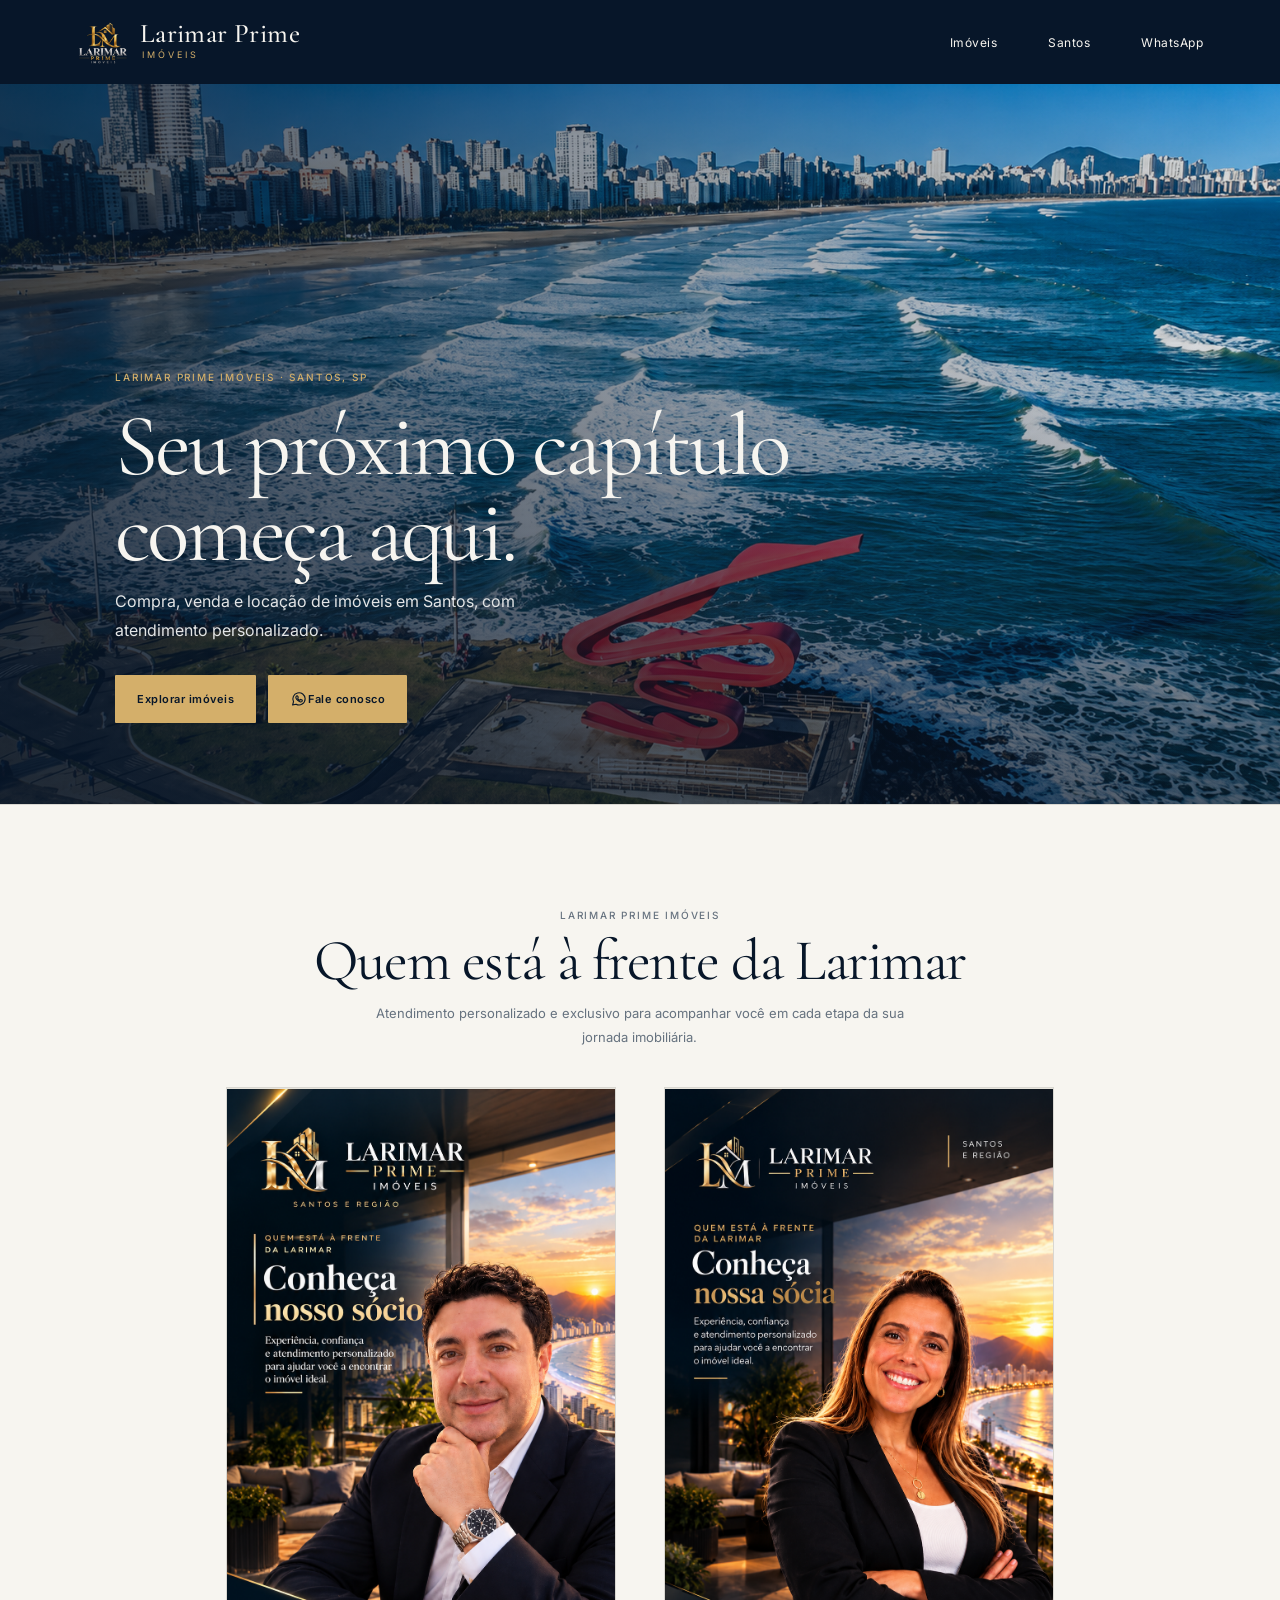
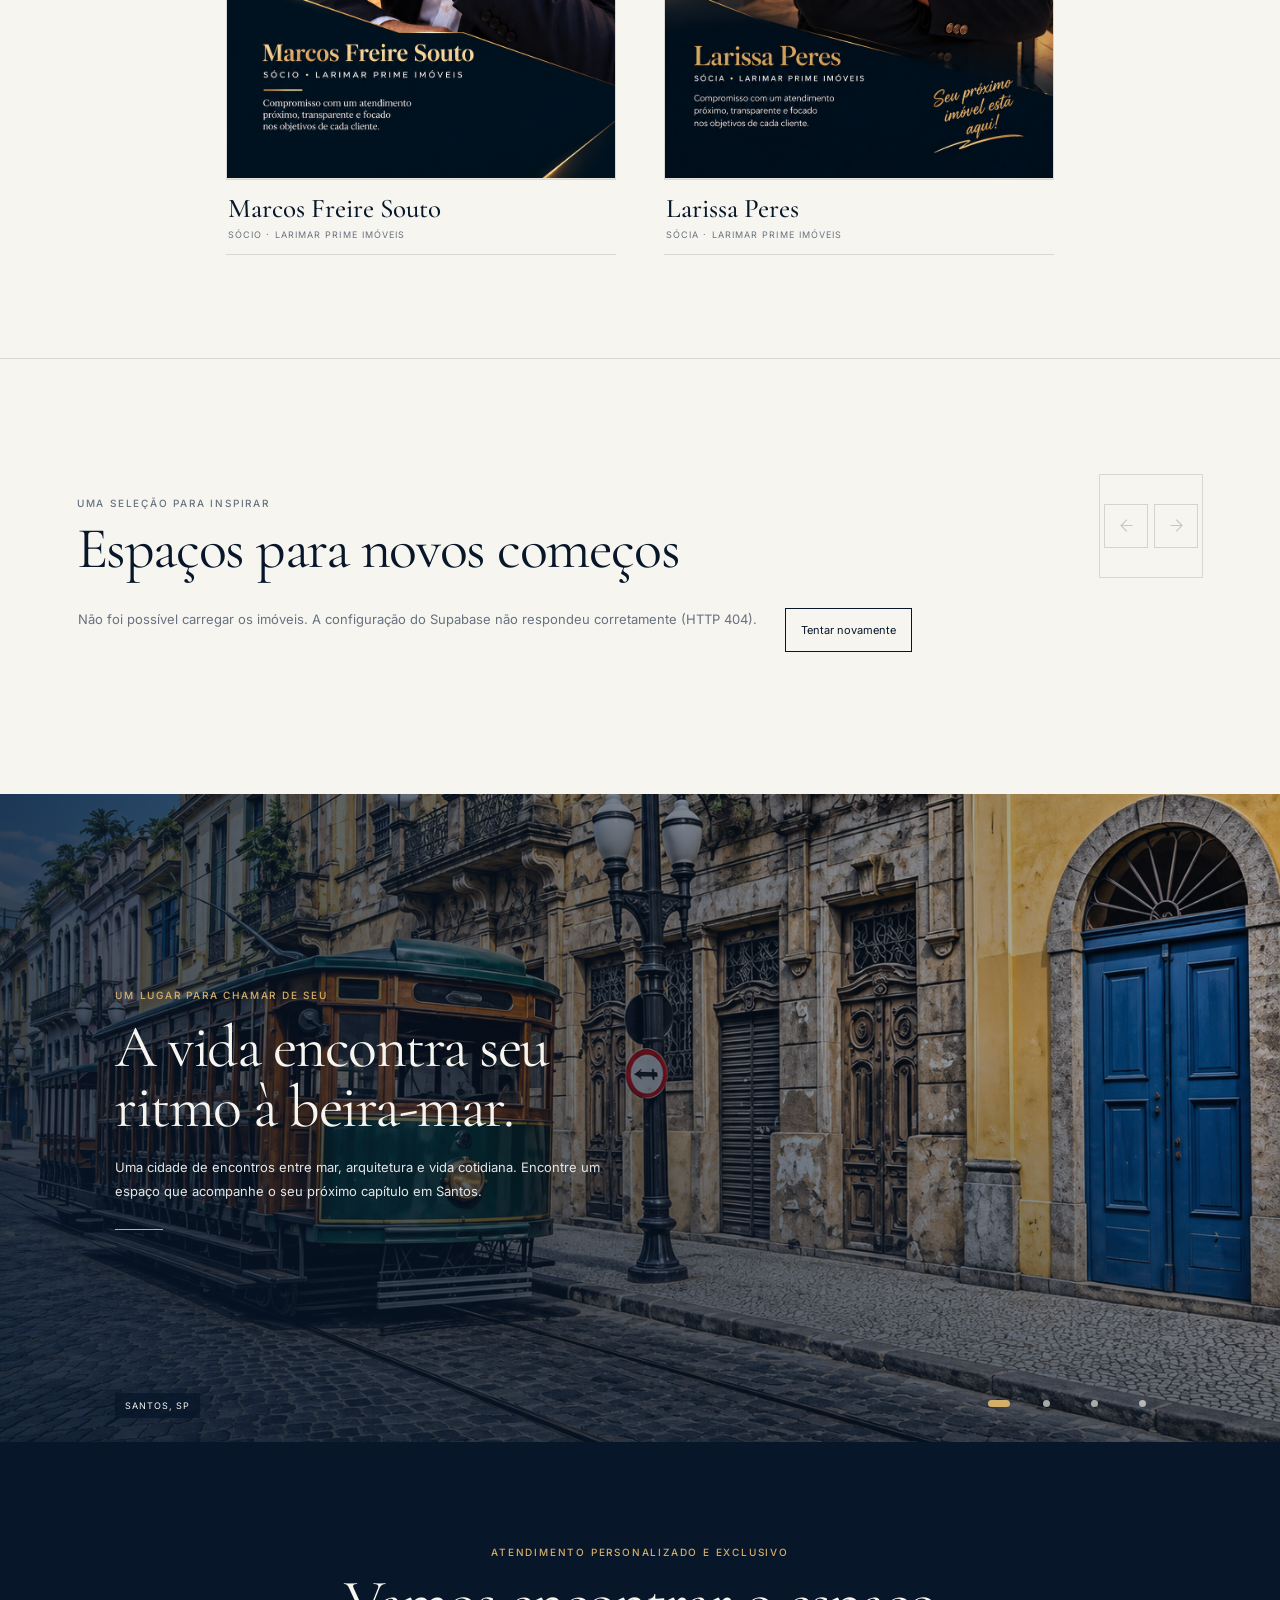
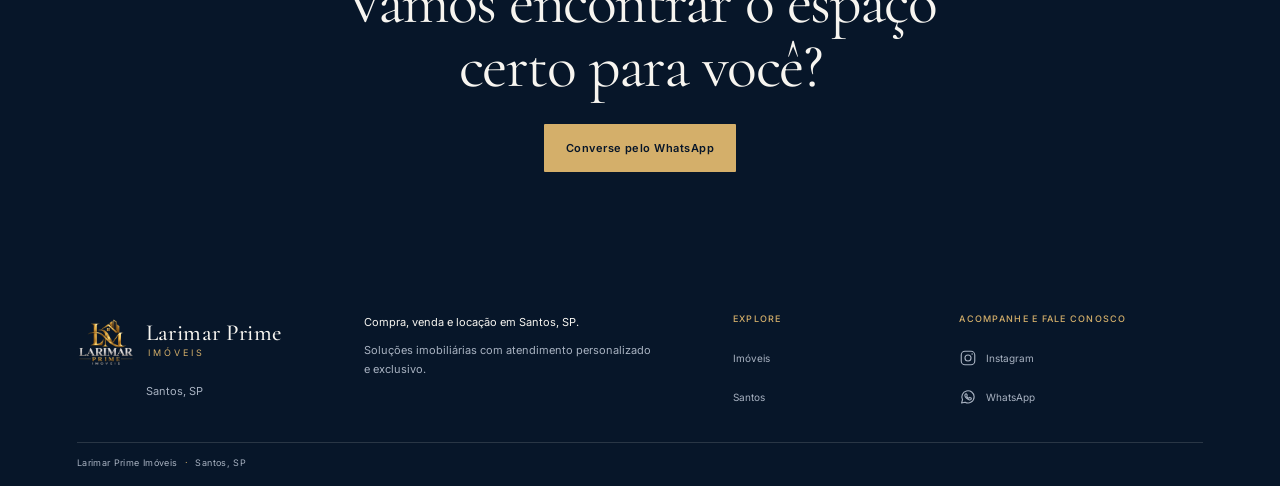
==== commit 9f08ff9e: "feat: adiciona slideshow de paisagens ao hero" ====
--- a/index.html
+++ b/index.html
@@ -35,7 +35,6 @@
 
   <main>
     <section class="hero" aria-labelledby="hero-title">
-      <video class="hero-video" autoplay muted loop playsinline preload="metadata" aria-hidden="true"></video>
       <div class="hero-shade"></div>
       <div class="hero-content">
         <p class="eyebrow hero-reveal">Larimar Prime Imóveis <span aria-hidden="true">·</span> Santos, SP</p>
@@ -113,7 +112,11 @@
 
     <section class="santos-section" id="santos" aria-labelledby="santos-title">
       <div class="santos-image-wrap">
-        <img src="assets/paisagem.jpg" alt="Vista noturna do Emissário de Santos, com a escultura vermelha diante do mar" width="1080" height="1440" loading="lazy">
+        <img class="santos-slide is-active" src="assets/paisagem2.png" alt="" aria-hidden="true" width="1600" height="900" fetchpriority="high">
+        <img class="santos-slide" data-src="assets/paisagem3.png" alt="" aria-hidden="true" width="1600" height="900">
+        <img class="santos-slide" data-src="assets/paisagem4.png" alt="" aria-hidden="true" width="1600" height="900">
+        <img class="santos-slide" data-src="assets/paisagem5.png" alt="" aria-hidden="true" width="1600" height="900">
+        <div class="santos-shade"></div>
         <span class="image-caption">Santos, SP</span>
       </div>
       <div class="santos-copy">
@@ -121,6 +124,12 @@
         <h2 id="santos-title">A vida encontra seu ritmo à beira-mar.</h2>
         <p>Uma cidade de encontros entre mar, arquitetura e vida cotidiana. Encontre um espaço que acompanhe o seu próximo capítulo em Santos.</p>
         <span class="fine-rule" aria-hidden="true"></span>
+      </div>
+      <div class="santos-indicators" role="group" aria-label="Escolher paisagem">
+        <button class="santos-indicator" type="button" aria-label="Mostrar paisagem 1" aria-pressed="true" data-santos-slide-to="0"></button>
+        <button class="santos-indicator" type="button" aria-label="Mostrar paisagem 2" aria-pressed="false" data-santos-slide-to="1"></button>
+        <button class="santos-indicator" type="button" aria-label="Mostrar paisagem 3" aria-pressed="false" data-santos-slide-to="2"></button>
+        <button class="santos-indicator" type="button" aria-label="Mostrar paisagem 4" aria-pressed="false" data-santos-slide-to="3"></button>
       </div>
     </section>
 
--- a/style.css
+++ b/style.css
@@ -152,29 +152,17 @@
   min-height: clamp(520px, 80svh, 760px);
   align-items: flex-end;
   overflow: hidden;
-  background: var(--navy);
+  background: var(--navy) url("assets/hero-foto.png") center 52% / cover no-repeat;
   color: var(--pearl);
   isolation: isolate;
 }
 
-.hero-video,
 .hero-shade {
   position: absolute;
   z-index: -1;
   inset: 0;
   width: 100%;
   height: 100%;
-}
-
-.hero-video {
-  object-fit: cover;
-  object-position: center;
-  opacity: 0;
-  transition: opacity 400ms ease;
-}
-
-.hero-video.is-ready {
-  opacity: 1;
 }
 
 .hero-shade {
@@ -509,15 +497,19 @@
 .property-card-gallery {
   position: absolute;
   inset: 0;
+  display: grid;
   aspect-ratio: 1;
+  place-items: center;
+  background: #000;
 }
 
 .property-card-image {
   display: block;
   width: 100%;
   height: 100%;
-  object-fit: cover;
-  background: #e7e4dc;
+  object-fit: contain;
+  object-position: center;
+  background: #000;
 }
 
 .property-card-body {
@@ -620,33 +612,54 @@
 }
 
 .santos-section {
-  display: grid;
-  grid-template-columns: minmax(0, 0.92fr) minmax(0, 1.08fr);
-  min-height: 360px;
-  background: #efede7;
+  position: relative;
+  display: flex;
+  min-height: clamp(520px, 72svh, 760px);
+  align-items: center;
+  overflow: hidden;
+  background: var(--navy);
+  color: var(--pearl);
+  isolation: isolate;
 }
 
 .santos-image-wrap {
-  position: relative;
-  min-height: 360px;
-  overflow: hidden;
-}
-
-.santos-image-wrap img {
+  position: absolute;
+  z-index: -1;
+  inset: 0;
+}
+
+.santos-slide {
+  position: absolute;
+  z-index: 0;
+  inset: 0;
   display: block;
   width: 100%;
   height: 100%;
-  min-height: 360px;
   object-fit: cover;
-  object-position: center 67%;
+  object-position: center 62%;
+  opacity: 0;
+  transition: opacity 1000ms ease;
+}
+
+.santos-slide.is-active {
+  opacity: 1;
+}
+
+.santos-shade {
+  position: absolute;
+  z-index: 1;
+  inset: 0;
+  background: linear-gradient(90deg, rgb(7 22 41 / 78%) 0%, rgb(7 22 41 / 55%) 48%, rgb(7 22 41 / 24%) 100%),
+    linear-gradient(0deg, rgb(7 22 41 / 52%) 0%, transparent 62%);
 }
 
 .image-caption {
   position: absolute;
-  right: 18px;
-  bottom: 18px;
+  z-index: 2;
+  left: clamp(24px, 9vw, 132px);
+  bottom: 24px;
   padding: 7px 10px;
-  background: var(--navy);
+  background: rgb(7 22 41 / 76%);
   color: var(--pearl);
   font-size: 9px;
   letter-spacing: 0.1em;
@@ -654,22 +667,32 @@
 }
 
 .santos-copy {
+  position: relative;
+  z-index: 1;
   display: flex;
   flex-direction: column;
   align-items: flex-start;
   justify-content: center;
-  padding: clamp(36px, 7vw, 100px);
+  width: min(100% - 2 * clamp(24px, 9vw, 132px), 1260px);
+  margin: 0 auto;
+  padding: clamp(80px, 11vh, 120px) 0 clamp(110px, 13vh, 145px);
+}
+
+.santos-copy .eyebrow-dark {
+  color: var(--gold);
 }
 
 .santos-copy h2 {
   max-width: 520px;
+  margin: 14px 0 0;
+  color: var(--pearl);
   font-size: clamp(38px, 4.7vw, 60px);
 }
 
 .santos-copy > p:not(.eyebrow) {
   max-width: 490px;
   margin: 18px 0 0;
-  color: var(--muted);
+  color: #e3e5e6;
   font-size: 13px;
   line-height: 1.85;
 }
@@ -679,6 +702,47 @@
   height: 1px;
   margin-top: 26px;
   background: var(--gold);
+}
+
+.santos-indicators {
+  position: absolute;
+  z-index: 2;
+  right: clamp(24px, 9vw, 132px);
+  bottom: 16px;
+  display: flex;
+  align-items: center;
+  gap: 4px;
+}
+
+.santos-indicator {
+  display: inline-flex;
+  width: 44px;
+  height: 44px;
+  align-items: center;
+  justify-content: center;
+  border: 0;
+  padding: 0;
+  background: transparent;
+  cursor: pointer;
+}
+
+.santos-indicator::before {
+  width: 7px;
+  height: 7px;
+  border-radius: 4px;
+  background: rgb(247 245 240 / 65%);
+  content: "";
+  transition: width 180ms ease, background-color 180ms ease;
+}
+
+.santos-indicator[aria-pressed="true"]::before {
+  width: 22px;
+  background: var(--gold);
+}
+
+.santos-indicator:focus-visible {
+  outline: 1px solid var(--pearl);
+  outline-offset: -5px;
 }
 
 .contact-band {
@@ -840,18 +904,22 @@
 
 .detail-gallery {
   position: relative;
+  display: grid;
   width: min(100%, 680px);
   aspect-ratio: 1;
   margin: 0 auto;
   overflow: hidden;
-  background: #e7e4dc;
+  place-items: center;
+  background: #000;
 }
 
 .detail-gallery-image {
   display: block;
   width: 100%;
   height: 100%;
-  object-fit: cover;
+  object-fit: contain;
+  object-position: center;
+  background: #000;
 }
 
 .detail-gallery-arrow {
@@ -1050,20 +1118,6 @@
 
   .section-heading {
     align-items: flex-end;
-  }
-
-  .santos-section {
-    grid-template-columns: minmax(0, 0.9fr) minmax(0, 1.1fr);
-  }
-
-  .santos-image-wrap,
-  .santos-image-wrap img {
-    height: 400px;
-    min-height: 0;
-  }
-
-  .santos-copy {
-    padding: 35px;
   }
 
   .site-footer {
@@ -1145,6 +1199,7 @@
 
   .hero {
     min-height: clamp(520px, 80svh, 700px);
+    background-position: 54% center;
   }
 
   .hero-shade {
@@ -1198,23 +1253,23 @@
     flex-basis: clamp(220px, calc(100vw - 100px), 350px);
   }
 
-  .santos-section {
-    grid-template-columns: 1fr;
-  }
-
-  .santos-image-wrap,
   .santos-image-wrap img {
-    height: clamp(280px, 82vw, 360px);
-    min-height: 0;
-    max-height: none;
-  }
-
-  .santos-image-wrap img {
-    object-position: center 62%;
+    object-position: center 58%;
   }
 
   .santos-copy {
-    padding: 42px 25px 48px;
+    width: calc(100% - 44px);
+    padding: 90px 0 112px;
+  }
+
+  .santos-indicators {
+    right: 14px;
+    bottom: 14px;
+  }
+
+  .image-caption {
+    left: 22px;
+    bottom: 24px;
   }
 
   .contact-band h2 {
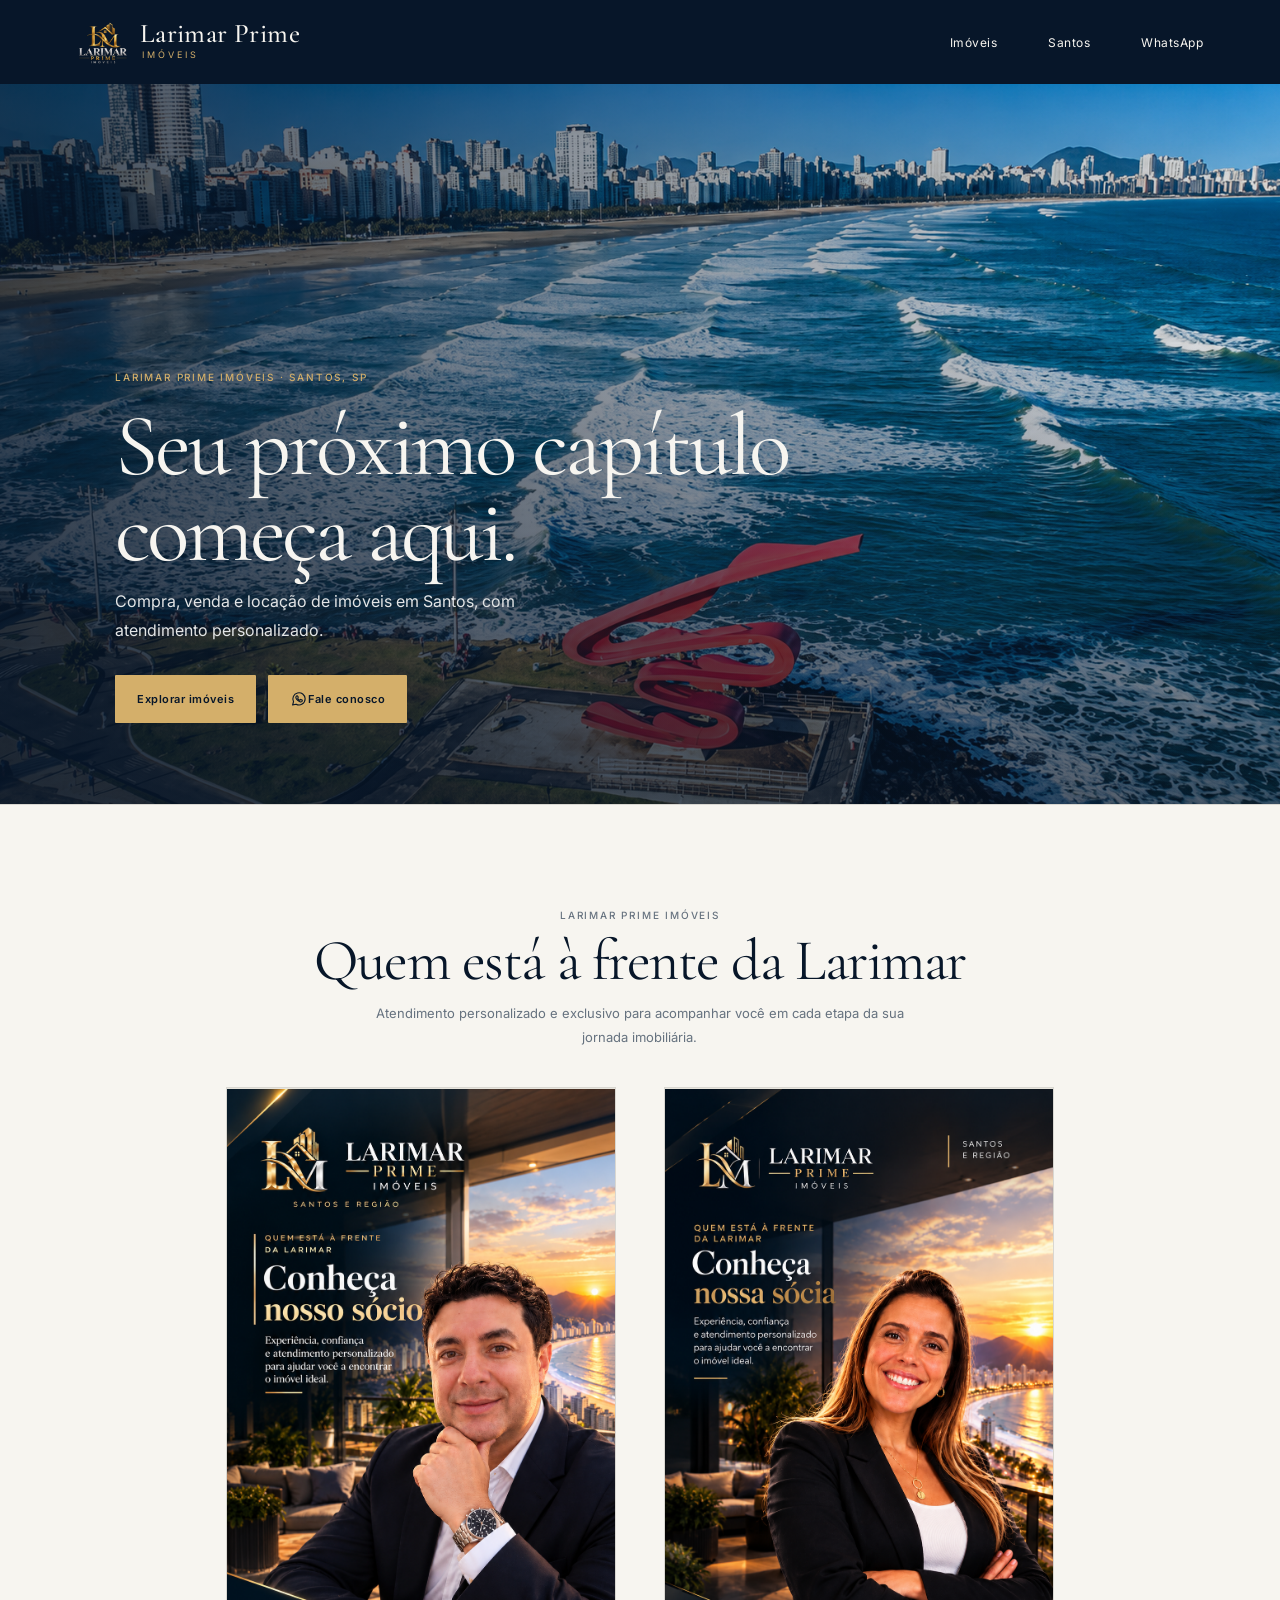
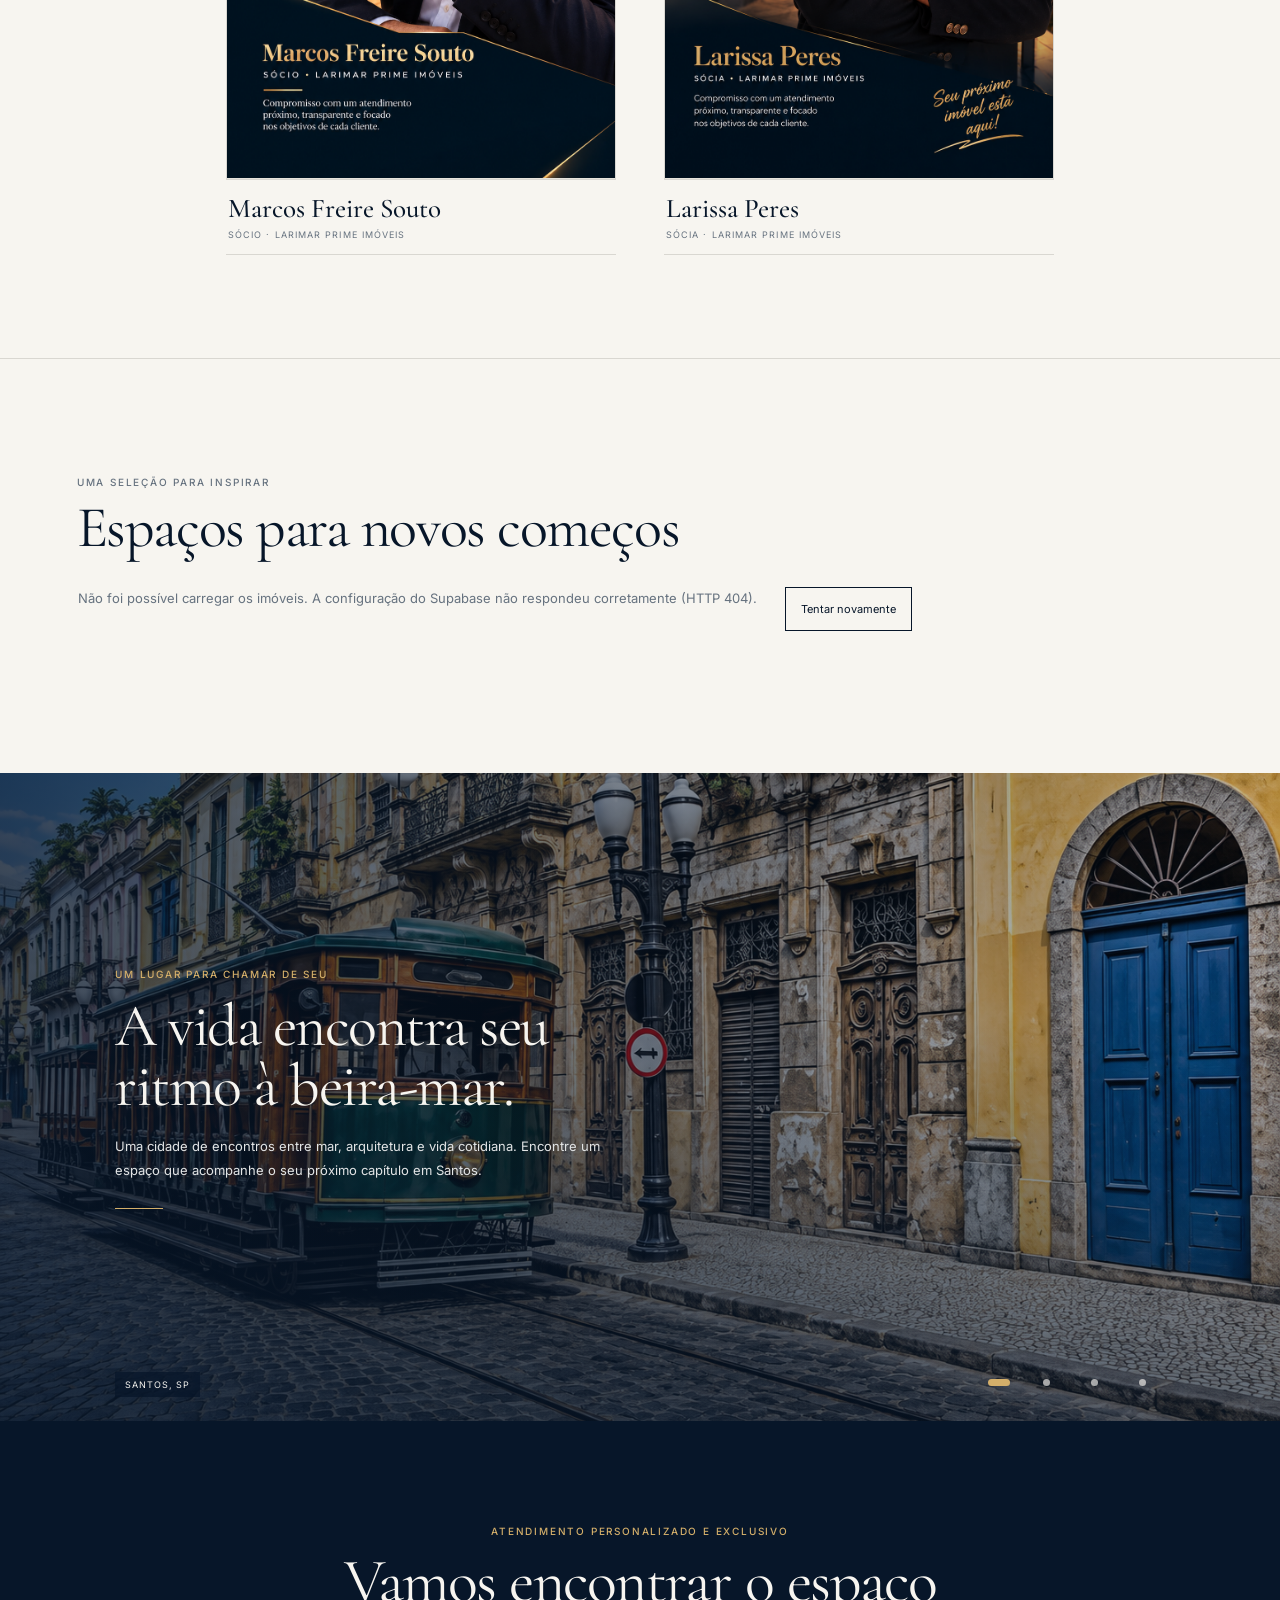
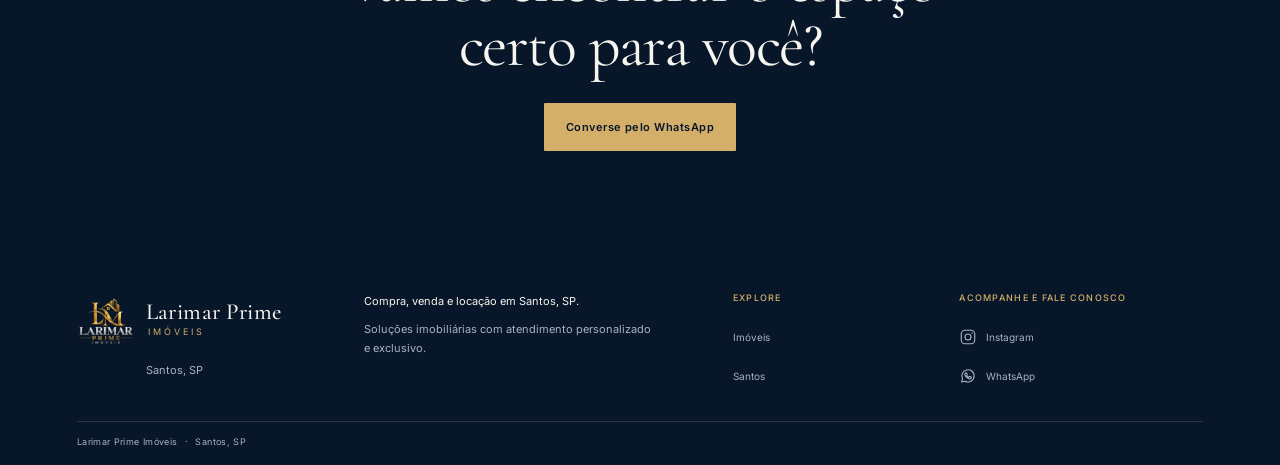
==== commit 49088474: "Atualiza melhorias do site" ====
--- a/index.html
+++ b/index.html
@@ -16,7 +16,7 @@
 </head>
 <body data-page="home">
   <header class="site-header">
-    <a class="brand-lockup" href="index.html" aria-label="Larimar Prime Imóveis — início">
+    <a class="brand-lockup" href="/" aria-label="Larimar Prime Imóveis — início">
       <img src="assets/Logo luxuoso Larimar Prime Imóveis.png" alt="" width="58" height="58">
       <span class="wordmark">
         <span>Larimar Prime</span>
@@ -96,18 +96,15 @@
           <p class="eyebrow eyebrow-dark">Uma seleção para inspirar</p>
           <h2 id="catalog-title">Espaços para novos começos</h2>
         </div>
-        <div class="carousel-controls" aria-label="Controles dos imóveis">
-          <button class="carousel-arrow" type="button" data-carousel-prev aria-label="Ver imóveis anteriores" disabled>
-            <svg viewBox="0 0 24 24" aria-hidden="true"><path d="M19 12H5m7 7-7-7 7-7"></path></svg>
-          </button>
-          <button class="carousel-arrow" type="button" data-carousel-next aria-label="Ver próximos imóveis">
-            <svg viewBox="0 0 24 24" aria-hidden="true"><path d="M5 12h14m-7-7 7 7-7 7"></path></svg>
-          </button>
-        </div>
       </div>
-      <div class="property-track" data-property-track aria-label="Imóveis publicados">
+      <div class="property-track" data-property-track aria-label="Imóveis publicados" aria-live="polite">
         <p class="catalog-status" data-catalog-status role="status" aria-live="polite">Carregando imóveis...</p>
       </div>
+      <nav class="catalog-pagination" data-catalog-pagination aria-label="Paginação dos imóveis" hidden>
+        <button class="catalog-page-button" type="button" data-page-previous>Anterior</button>
+        <div class="catalog-page-numbers" data-page-numbers></div>
+        <button class="catalog-page-button" type="button" data-page-next>Próxima</button>
+      </nav>
     </section>
 
     <section class="santos-section" id="santos" aria-labelledby="santos-title">
@@ -143,7 +140,7 @@
   <footer class="site-footer">
     <div class="footer-inner">
       <div class="footer-brand">
-        <a class="brand-lockup" href="index.html" aria-label="Larimar Prime Imóveis — início">
+        <a class="brand-lockup" href="/" aria-label="Larimar Prime Imóveis — início">
           <img src="assets/Logo%20luxuoso%20Larimar%20Prime%20Im%C3%B3veis.png" alt="" width="64" height="64" loading="lazy">
           <span class="wordmark">
             <span>Larimar Prime</span>
--- a/style.css
+++ b/style.css
@@ -500,16 +500,16 @@
   display: grid;
   aspect-ratio: 1;
   place-items: center;
-  background: #000;
+  background: #f2f0ea;
 }
 
 .property-card-image {
   display: block;
   width: 100%;
   height: 100%;
-  object-fit: contain;
-  object-position: center;
-  background: #000;
+  object-fit: cover;
+  object-position: center 38%;
+  background: #f2f0ea;
 }
 
 .property-card-body {
@@ -905,12 +905,12 @@
 .detail-gallery {
   position: relative;
   display: grid;
-  width: min(100%, 680px);
-  aspect-ratio: 1;
+  width: min(100%, 900px);
+  aspect-ratio: 16 / 10;
   margin: 0 auto;
   overflow: hidden;
   place-items: center;
-  background: #000;
+  background: #f2f0ea;
 }
 
 .detail-gallery-image {
@@ -919,7 +919,28 @@
   height: 100%;
   object-fit: contain;
   object-position: center;
-  background: #000;
+  background: #f2f0ea;
+}
+
+.detail-video {
+  width: min(100%, 680px);
+  margin: 28px auto 0;
+}
+
+.detail-video h2 {
+  margin: 0 0 12px;
+  color: var(--navy);
+  font-family: var(--serif);
+  font-size: 30px;
+  font-weight: 500;
+}
+
+.detail-video iframe {
+  display: block;
+  width: 100%;
+  aspect-ratio: 16 / 9;
+  border: 0;
+  background: var(--navy);
 }
 
 .detail-gallery-arrow {
